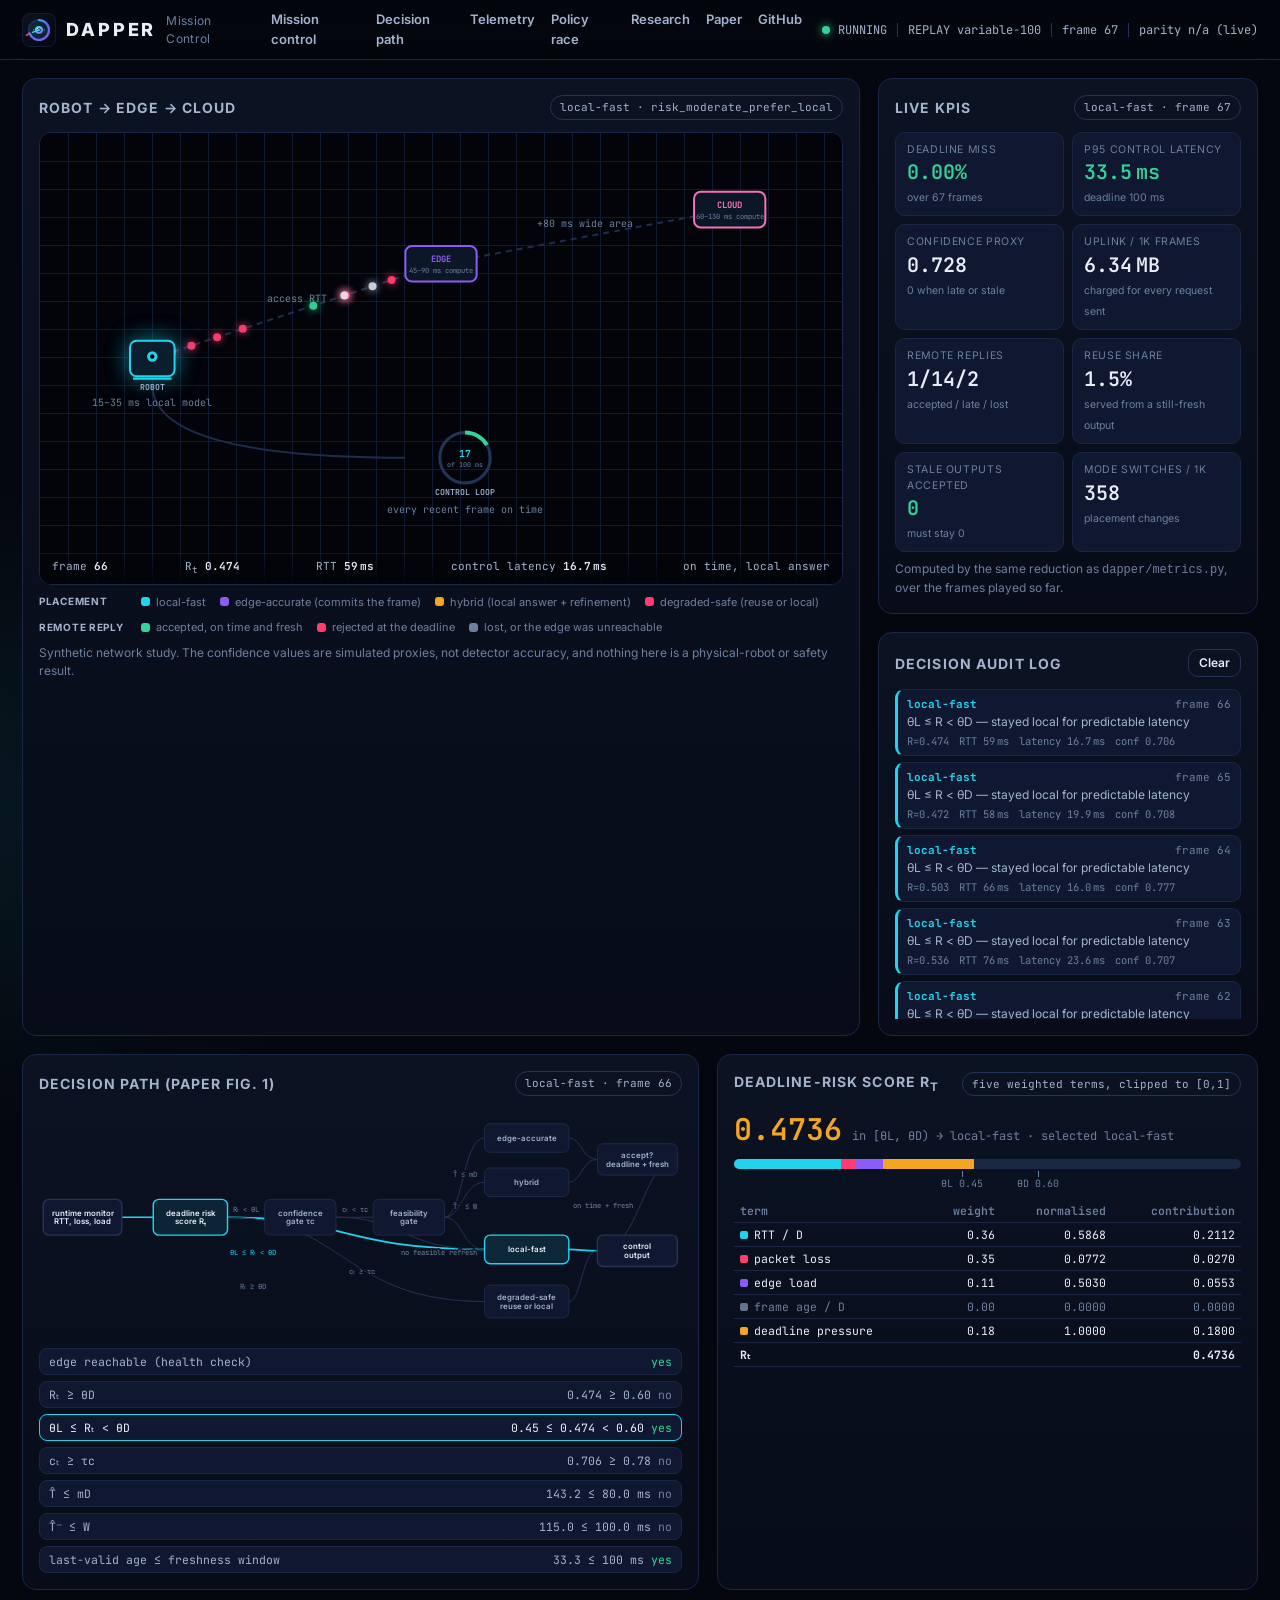
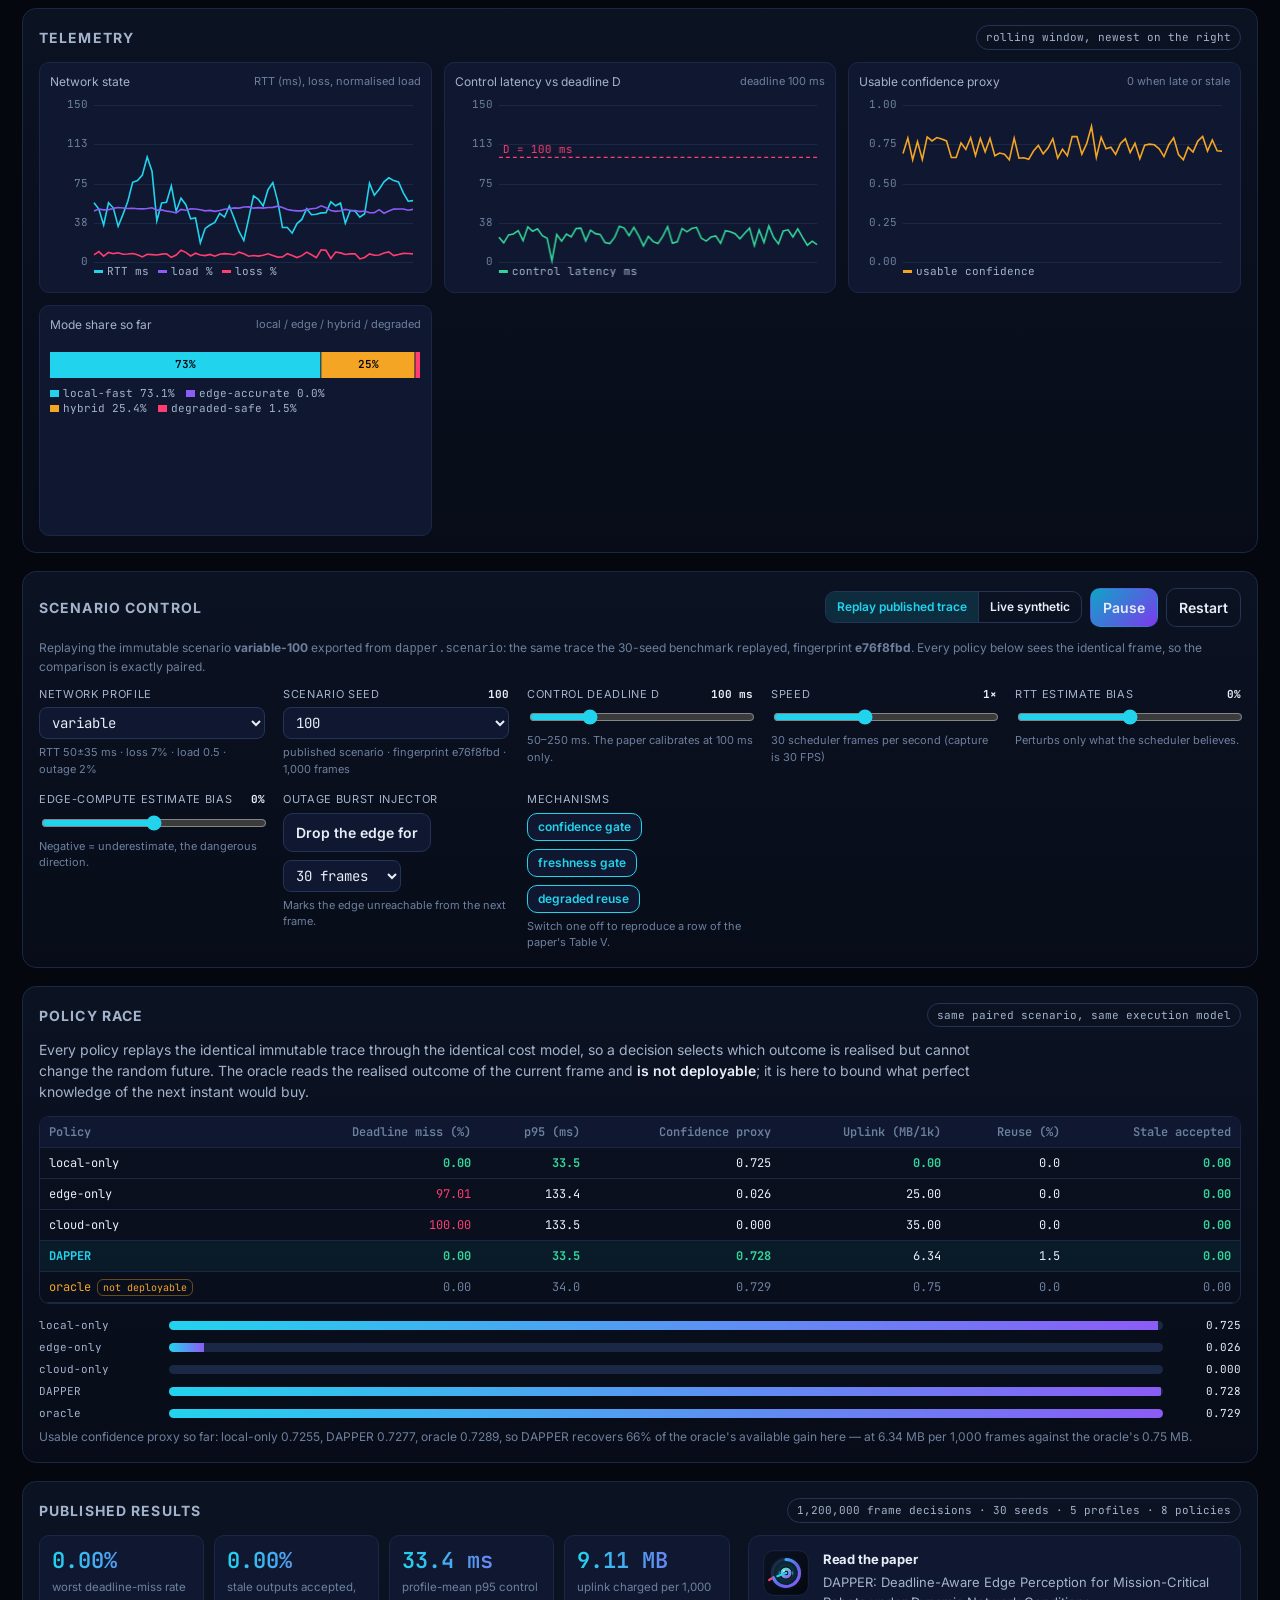
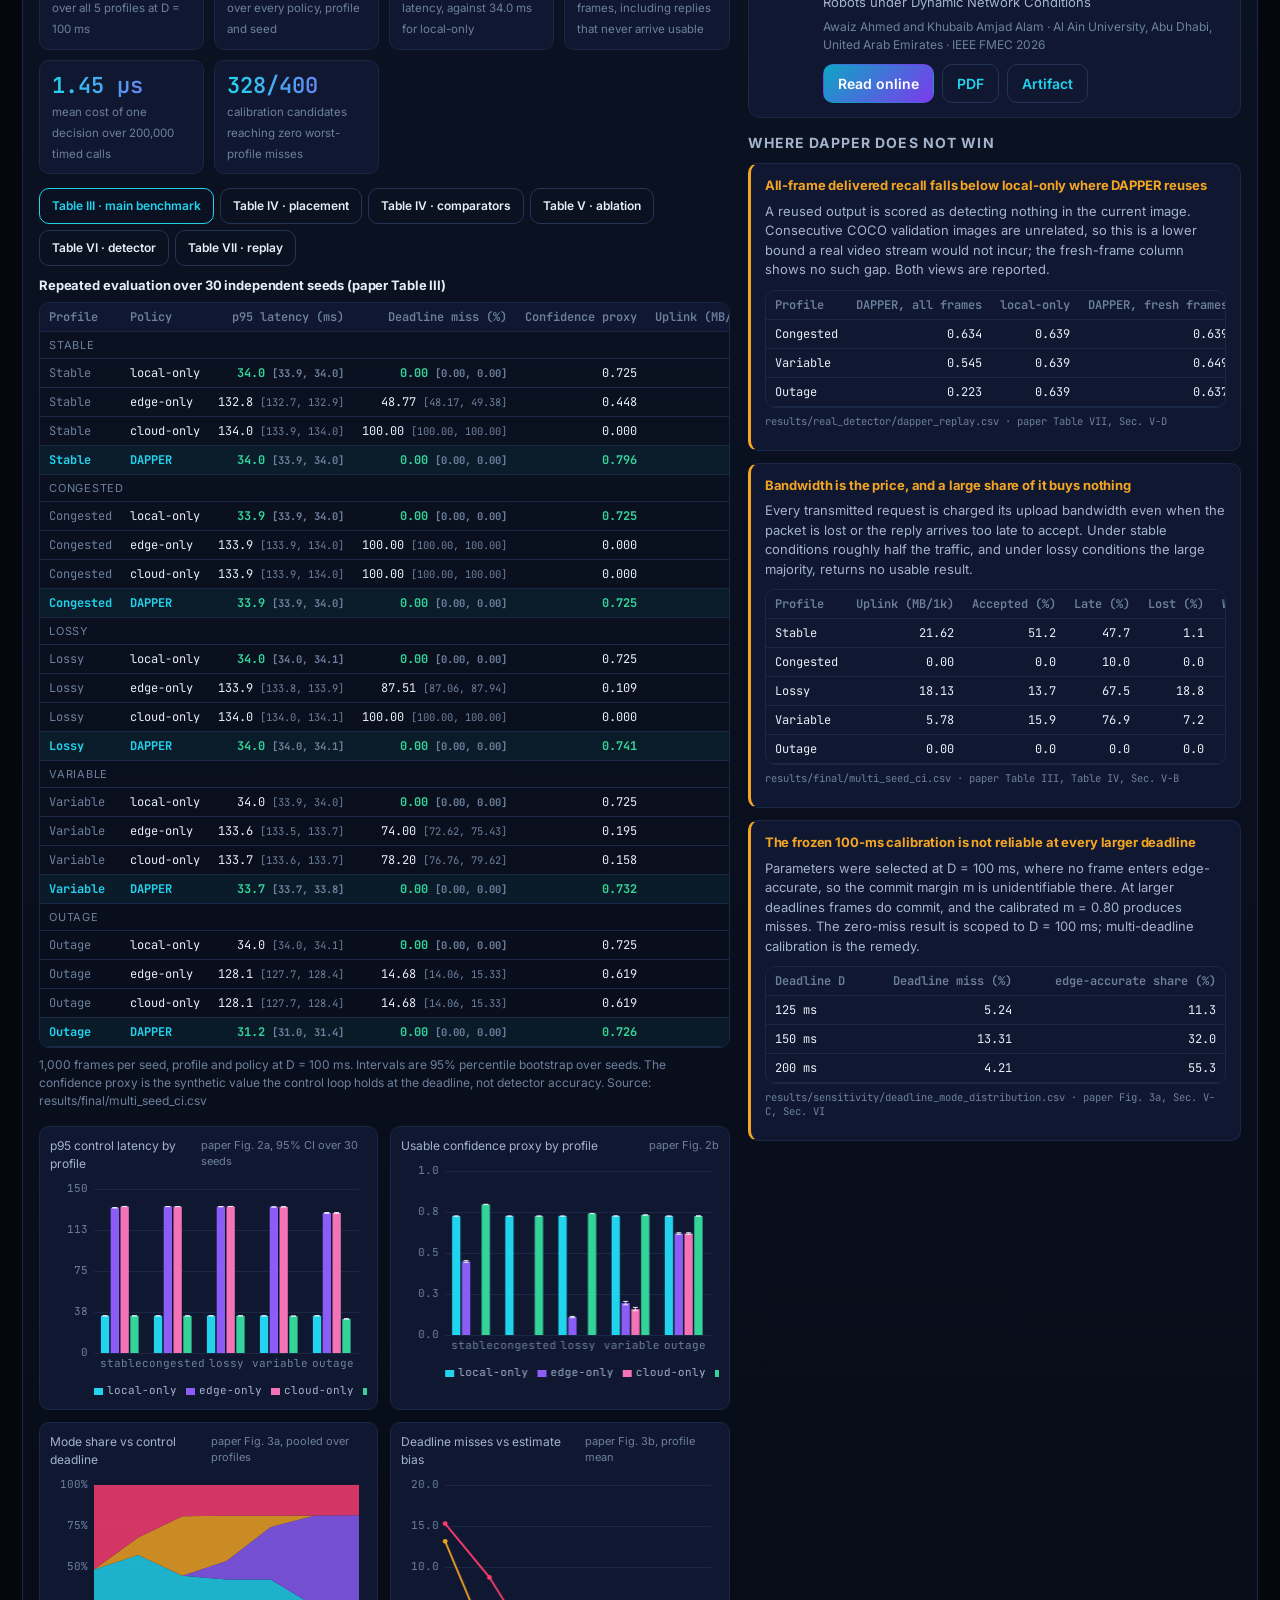
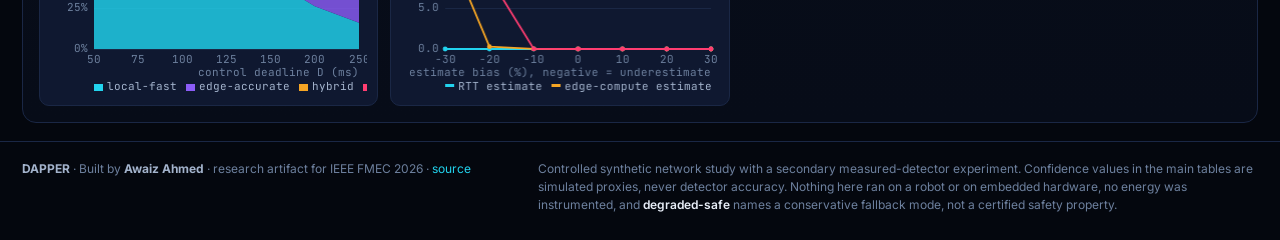
==== site/index.html @ 17aef25f "feat(site): DAPPER Mission Control, driving the real scheduler live A dark operations console that r" ====
<!doctype html>
<html lang="en">
<head>
  <meta charset="utf-8" />
  <meta name="viewport" content="width=device-width, initial-scale=1" />
  <title>DAPPER Mission Control</title>
  <meta name="description" content="DAPPER Mission Control: a live deadline-aware perception scheduler for edge robotics, running the real per-frame decision rule in your browser against the published scenario traces from the IEEE FMEC 2026 paper." />
  <meta name="author" content="Awaiz Ahmed" />
  <meta property="og:title" content="DAPPER Mission Control" />
  <meta property="og:description" content="Deadline-aware edge perception placement for mission-critical robots. The real scheduler, running live on the published traces. Built by Awaiz Ahmed." />
  <meta property="og:image" content="assets/social-preview.png" />
  <meta name="theme-color" content="#04070e" />
  <link rel="icon" type="image/svg+xml" href="assets/logo.svg" />
  <link rel="icon" type="image/png" sizes="32x32" href="assets/favicon-32.png" />
  <link rel="apple-touch-icon" href="assets/apple-touch-icon.png" />
  <link rel="preconnect" href="https://fonts.googleapis.com" />
  <link rel="preconnect" href="https://fonts.gstatic.com" crossorigin />
  <link href="https://fonts.googleapis.com/css2?family=Inter:wght@400;500;600;700;800&family=JetBrains+Mono:wght@400;500;600&display=swap" rel="stylesheet" />
  <link rel="stylesheet" href="css/app.css" />
</head>
<body>
  <div id="boot" class="boot" role="status" aria-live="polite">
    <div class="boot-card">
      <img src="assets/logo.svg" alt="" class="boot-logo" width="88" height="88" />
      <h1>DAPPER</h1>
      <p class="boot-sub">Deadline-Aware Perception Placement for Edge Robotics</p>
      <div class="boot-bar"><div id="boot-fill" class="boot-fill"></div></div>
      <ol id="boot-log" class="boot-log mono"></ol>
    </div>
  </div>

  <header class="topbar">
    <a class="brand" href="#top" aria-label="DAPPER Mission Control home">
      <img src="assets/logo.svg" alt="DAPPER logo" width="34" height="34" />
      <span class="brand-name">DAPPER</span>
      <span class="brand-sub">Mission Control</span>
    </a>
    <nav class="nav" aria-label="Sections">
      <a href="#mission">Mission control</a>
      <a href="#decision">Decision path</a>
      <a href="#telemetry">Telemetry</a>
      <a href="#race">Policy race</a>
      <a href="#research">Research</a>
      <a href="paper/">Paper</a>
      <a href="https://github.com/4waiz/Dapper" target="_blank" rel="noopener">GitHub</a>
    </nav>
    <div class="status mono">
      <span id="status-dot" class="dot"></span><span id="status-text">BOOTING</span>
      <span class="sep"></span><span id="status-mode">—</span>
      <span class="sep"></span><span id="status-frame">0</span>
      <span class="sep"></span><span id="status-parity" title="Worst disagreement between this browser engine and the Python engine on the loaded trace">parity —</span>
    </div>
  </header>

  <main id="top">
    <!-- 1. the scene -->
    <section id="mission" class="mission">
      <div class="panel">
        <div class="panel-head">
          <h2>Robot → edge → cloud</h2>
          <span id="stage-chip" class="chip mono">—</span>
        </div>
        <div class="stage">
          <canvas id="scene" width="1280" height="720" aria-label="Animated robot, edge and cloud perception pipeline"></canvas>
          <div class="stage-bar mono">
            <span>frame <b id="sc-frame">0</b></span>
            <span>R<sub>t</sub> <b id="sc-risk">—</b></span>
            <span>RTT <b id="sc-rtt">—</b></span>
            <span>control latency <b id="sc-lat">—</b></span>
            <span id="sc-verdict">—</span>
          </div>
        </div>
        <div class="legend">
          <span><b>placement</b></span>
          <span><i style="background:var(--local)"></i> local-fast</span>
          <span><i style="background:var(--edge)"></i> edge-accurate (commits the frame)</span>
          <span><i style="background:var(--hybrid)"></i> hybrid (local answer + refinement)</span>
          <span><i style="background:var(--degraded)"></i> degraded-safe (reuse or local)</span>
        </div>
        <div class="legend">
          <span><b>remote reply</b></span>
          <span><i style="background:var(--green)"></i> accepted, on time and fresh</span>
          <span><i style="background:var(--rose)"></i> rejected at the deadline</span>
          <span><i style="background:var(--text-3)"></i> lost, or the edge was unreachable</span>
        </div>
        <p class="note" id="scene-note">Synthetic network study. The confidence values are simulated proxies, not detector accuracy, and nothing here is a physical-robot or safety result.</p>
      </div>

      <aside class="rail">
        <div class="panel">
          <div class="panel-head">
            <h2>Live KPIs</h2>
            <span id="kpi-scope" class="chip mono">—</span>
          </div>
          <div class="kpis" id="kpis"></div>
          <p class="note">Computed by the same reduction as <code>dapper/metrics.py</code>, over the frames played so far.</p>
        </div>

        <div class="panel audit">
          <div class="panel-head">
            <h2>Decision audit log</h2>
            <button id="audit-clear" class="ghost small" type="button">Clear</button>
          </div>
          <ol id="audit" class="audit-list" aria-live="polite"></ol>
          <p id="audit-empty" class="empty">Every frame is logged with the gate that fired and its reason string, drawn from a closed set of nine.</p>
        </div>
      </aside>
    </section>

    <!-- 2 + 3. decision path and risk score -->
    <section id="decision" class="reason-row">
      <div class="panel">
        <div class="panel-head">
          <h2>Decision path (paper Fig. 1)</h2>
          <span id="path-chip" class="chip mono">—</span>
        </div>
        <div class="pathwrap" id="pathwrap"></div>
        <ul class="gate-tests mono" id="gate-tests"></ul>
      </div>

      <div class="panel">
        <div class="panel-head">
          <h2>Deadline-risk score R<sub>t</sub></h2>
          <span class="chip mono">five weighted terms, clipped to [0,1]</span>
        </div>
        <div class="risk-total mono">
          <b id="risk-value">—</b>
          <span id="risk-verdict">—</span>
        </div>
        <div class="risk-bar" id="risk-bar"></div>
        <div class="risk-marks mono" id="risk-marks"></div>
        <table class="terms" id="risk-terms"></table>
      </div>
    </section>

    <!-- 4. rolling telemetry -->
    <section id="telemetry" class="panel">
      <div class="panel-head">
        <h2>Telemetry</h2>
        <span class="chip mono">rolling window, newest on the right</span>
      </div>
      <div class="charts">
        <figure class="chart">
          <figcaption>Network state <em>RTT (ms), loss, normalised load</em></figcaption>
          <canvas id="ch-net" height="150"></canvas>
        </figure>
        <figure class="chart">
          <figcaption>Control latency vs deadline D <em id="ch-lat-cap">—</em></figcaption>
          <canvas id="ch-lat" height="150"></canvas>
        </figure>
        <figure class="chart">
          <figcaption>Usable confidence proxy <em>0 when late or stale</em></figcaption>
          <canvas id="ch-conf" height="150"></canvas>
        </figure>
        <figure class="chart">
          <figcaption>Mode share so far <em>local / edge / hybrid / degraded</em></figcaption>
          <canvas id="ch-mode" height="150"></canvas>
        </figure>
      </div>
    </section>

    <!-- controls -->
    <section id="controls" class="panel">
      <div class="panel-head">
        <h2>Scenario control</h2>
        <div class="ctl-row">
          <div class="seg" role="group" aria-label="Scenario source">
            <button id="src-replay" class="on" type="button">Replay published trace</button>
            <button id="src-live" type="button">Live synthetic</button>
          </div>
          <button id="play" class="primary" type="button">Pause</button>
          <button id="reset" class="ghost" type="button">Restart</button>
        </div>
      </div>
      <p class="hint" id="source-hint">—</p>

      <div class="controls">
        <div class="ctl">
          <label for="profile">Network profile</label>
          <select id="profile" class="mono"></select>
          <span class="sub" id="profile-sub">—</span>
        </div>
        <div class="ctl">
          <label for="seed">Scenario seed <b id="seed-val">100</b></label>
          <select id="seed" class="mono"></select>
          <span class="sub" id="seed-sub">—</span>
        </div>
        <div class="ctl">
          <label for="deadline">Control deadline D <b id="deadline-val">100 ms</b></label>
          <input id="deadline" type="range" min="50" max="250" step="5" value="100" />
          <span class="sub">50–250 ms. The paper calibrates at 100 ms only.</span>
        </div>
        <div class="ctl">
          <label for="speed">Speed <b id="speed-val">1×</b></label>
          <input id="speed" type="range" min="0" max="5" step="1" value="2" />
          <span class="sub" id="speed-sub">—</span>
        </div>
        <div class="ctl">
          <label for="bias-rtt">RTT estimate bias <b id="bias-rtt-val">0%</b></label>
          <input id="bias-rtt" type="range" min="-30" max="30" step="5" value="0" />
          <span class="sub">Perturbs only what the scheduler believes.</span>
        </div>
        <div class="ctl">
          <label for="bias-compute">Edge-compute estimate bias <b id="bias-compute-val">0%</b></label>
          <input id="bias-compute" type="range" min="-30" max="30" step="5" value="0" />
          <span class="sub">Negative = underestimate, the dangerous direction.</span>
        </div>
        <div class="ctl">
          <label>Outage burst injector</label>
          <div class="ctl-row">
            <button id="inject" type="button">Drop the edge for</button>
            <select id="inject-len" class="mono">
              <option value="15">15 frames</option>
              <option value="30" selected>30 frames</option>
              <option value="60">60 frames</option>
              <option value="120">120 frames</option>
            </select>
          </div>
          <span class="sub">Marks the edge unreachable from the next frame.</span>
        </div>
        <div class="ctl">
          <label>Mechanisms</label>
          <div class="ctl-row">
            <button id="g-conf" class="small on" type="button">confidence gate</button>
            <button id="g-fresh" class="small on" type="button">freshness gate</button>
            <button id="g-reuse" class="small on" type="button">degraded reuse</button>
          </div>
          <span class="sub">Switch one off to reproduce a row of the paper's Table V.</span>
        </div>
      </div>

      <div class="custom-grid" id="custom-grid" hidden>
        <div class="ctl">
          <label for="c-rtt">RTT mean <b id="c-rtt-val">—</b></label>
          <input id="c-rtt" type="range" min="5" max="300" step="5" value="50" />
        </div>
        <div class="ctl">
          <label for="c-jit">RTT std <b id="c-jit-val">—</b></label>
          <input id="c-jit" type="range" min="0" max="100" step="5" value="35" />
        </div>
        <div class="ctl">
          <label for="c-loss">Packet loss <b id="c-loss-val">—</b></label>
          <input id="c-loss" type="range" min="0" max="50" step="1" value="7" />
        </div>
        <div class="ctl">
          <label for="c-load">Edge load <b id="c-load-val">—</b></label>
          <input id="c-load" type="range" min="0" max="100" step="5" value="50" />
        </div>
        <div class="ctl">
          <label for="c-out">Outage probability <b id="c-out-val">—</b></label>
          <input id="c-out" type="range" min="0" max="50" step="1" value="2" />
        </div>
      </div>
    </section>

    <!-- 6. policy race -->
    <section id="race" class="panel">
      <div class="panel-head">
        <h2>Policy race</h2>
        <span class="chip mono">same paired scenario, same execution model</span>
      </div>
      <p class="lead">Every policy replays the identical immutable trace through the identical cost model, so a decision selects which outcome is realised but cannot change the random future. The oracle reads the realised outcome of the current frame and <em>is not deployable</em>; it is here to bound what perfect knowledge of the next instant would buy.</p>
      <div class="race-wrap"><table class="race" id="race-table"></table></div>
      <div class="race-bars" id="race-bars"></div>
      <p class="note" id="race-note">—</p>
    </section>

    <!-- 7. research -->
    <section id="research" class="panel">
      <div class="panel-head">
        <h2>Published results</h2>
        <span id="research-chip" class="chip mono">—</span>
      </div>
      <div class="research-grid">
        <div>
          <div class="headline" id="headline"></div>
          <div class="tabs" role="tablist" id="table-tabs"></div>
          <h3 id="table-title" style="margin-bottom:6px"></h3>
          <div class="table-wrap"><table class="data" id="data-table"></table></div>
          <p class="note" id="table-caption"></p>
          <div class="charts" style="margin-top:16px">
            <figure class="chart">
              <figcaption>p95 control latency by profile <em>paper Fig. 2a, 95% CI over 30 seeds</em></figcaption>
              <canvas id="ch-p95" height="200"></canvas>
            </figure>
            <figure class="chart">
              <figcaption>Usable confidence proxy by profile <em>paper Fig. 2b</em></figcaption>
              <canvas id="ch-confidence" height="200"></canvas>
            </figure>
            <figure class="chart">
              <figcaption>Mode share vs control deadline <em>paper Fig. 3a, pooled over profiles</em></figcaption>
              <canvas id="ch-deadline" height="200"></canvas>
            </figure>
            <figure class="chart">
              <figcaption>Deadline misses vs estimate bias <em>paper Fig. 3b, profile mean</em></figcaption>
              <canvas id="ch-bias" height="200"></canvas>
            </figure>
          </div>
        </div>

        <div class="research-side">
          <div class="paper-card">
            <img src="assets/logo.svg" alt="" width="46" height="46" />
            <div>
              <h3>Read the paper</h3>
              <p>DAPPER: Deadline-Aware Edge Perception for Mission-Critical Robots under Dynamic Network Conditions</p>
              <p class="authors">Awaiz Ahmed and Khubaib Amjad Alam · Al Ain University, Abu Dhabi, United Arab Emirates · IEEE FMEC 2026</p>
              <div class="paper-links">
                <a class="primary" href="paper/">Read online</a>
                <a class="ghost" href="paper/dapper-fmec2026.pdf">PDF</a>
                <a class="ghost" href="https://github.com/4waiz/Dapper">Artifact</a>
              </div>
            </div>
          </div>

          <div class="panel" style="background:transparent;padding:0;border:0">
            <h2 style="margin-bottom:10px">Where DAPPER does not win</h2>
            <div class="honest" id="honest"></div>
          </div>
        </div>
      </div>
    </section>
  </main>

  <footer class="footer">
    <div><strong>DAPPER</strong> · Built by <strong>Awaiz Ahmed</strong> · research artifact for IEEE FMEC 2026 · <a href="https://github.com/4waiz/Dapper">source</a></div>
    <div class="caveat">Controlled synthetic network study with a secondary measured-detector experiment. Confidence values in the main tables are simulated proxies, never detector accuracy. Nothing here ran on a robot or on embedded hardware, no energy was instrumented, and <em>degraded-safe</em> names a conservative fallback mode, not a certified safety property.</div>
  </footer>

  <script type="module" src="js/app.js"></script>
</body>
</html>
---- site/css/app.css ----
/*
 * DAPPER Mission Control — dark operations-console styling.
 *
 * Mode colours are fixed here and used everywhere (scene, decision path, charts,
 * race, audit log) so a colour always means the same placement decision:
 *   local-fast  cyan     edge-accurate  violet
 *   hybrid      amber    degraded-safe  rose
 */
:root {
  --bg: #04070e;
  --bg-2: #070c18;
  --panel: #0b1222;
  --panel-2: #0f1830;
  --line: #1a2745;
  --line-2: #243457;
  --text: #e8eef8;
  --text-2: #a3b3cc;
  --text-3: #6d809e;

  --cyan: #22d3ee;
  --violet: #8b5cf6;
  --amber: #f5a524;
  --rose: #ff3d71;
  --green: #34d399;

  --local: var(--cyan);
  --edge: var(--violet);
  --hybrid: var(--amber);
  --degraded: var(--rose);

  --radius: 14px;
  --mono: "JetBrains Mono", ui-monospace, "SFMono-Regular", Consolas, monospace;
  --sans: "Inter", system-ui, -apple-system, "Segoe UI", Roboto, sans-serif;
  color-scheme: dark;
}

* { box-sizing: border-box; }
html { scroll-behavior: smooth; }
body {
  margin: 0;
  background:
    radial-gradient(1100px 560px at 88% -12%, rgba(139, 92, 246, 0.13), transparent 62%),
    radial-gradient(900px 520px at -8% 16%, rgba(34, 211, 238, 0.09), transparent 62%),
    var(--bg);
  color: var(--text);
  font: 14px/1.5 var(--sans);
  -webkit-font-smoothing: antialiased;
  overflow-x: hidden;
}
.mono { font-family: var(--mono); }
a { color: var(--cyan); text-decoration: none; }
a:hover { text-decoration: underline; }
h1, h2, h3 { margin: 0; letter-spacing: -0.01em; }
h2 { font-size: 14px; font-weight: 700; text-transform: uppercase; letter-spacing: 0.08em; color: var(--text-2); }
h3 { font-size: 13px; font-weight: 700; }
em { color: var(--text); font-style: normal; font-weight: 600; }
figure { margin: 0; }

button, select, input { font: inherit; color: inherit; }
button {
  cursor: pointer; border-radius: 10px; border: 1px solid var(--line-2);
  background: var(--panel-2); color: var(--text); padding: 8px 12px; font-weight: 600;
  transition: border-color 0.15s, background 0.15s, transform 0.05s;
}
button:hover { border-color: var(--cyan); }
button:active { transform: translateY(1px); }
button:disabled { opacity: 0.45; cursor: not-allowed; }
button.primary { background: linear-gradient(135deg, #0ea5c6, #7c3aed); border-color: transparent; }
button.ghost, a.ghost { background: transparent; }
button.small { padding: 4px 10px; font-size: 12px; }
button.on { border-color: var(--cyan); color: var(--cyan); }
a.primary, a.ghost {
  display: inline-block; padding: 8px 14px; border-radius: 10px; font-weight: 600;
  border: 1px solid var(--line-2);
}
a.primary { background: linear-gradient(135deg, #0ea5c6, #7c3aed); border-color: transparent; color: #fff; }
select { background: var(--panel-2); border: 1px solid var(--line-2); border-radius: 8px; padding: 5px 8px; }
input[type="range"] { accent-color: var(--cyan); width: 100%; }
input[type="number"] {
  background: var(--panel-2); border: 1px solid var(--line-2); border-radius: 8px;
  padding: 4px 8px; width: 88px;
}
:focus-visible { outline: 2px solid var(--cyan); outline-offset: 2px; }

/* ---------- boot ---------- */
.boot {
  position: fixed; inset: 0; z-index: 50; display: grid; place-items: center;
  background: radial-gradient(760px 380px at 50% 40%, rgba(34, 211, 238, 0.1), transparent 70%), var(--bg);
  transition: opacity 0.55s ease, visibility 0.55s;
}
.boot.done { opacity: 0; visibility: hidden; }
.boot-card { width: min(560px, calc(100vw - 32px)); text-align: center; }
.boot-logo { filter: drop-shadow(0 0 24px rgba(34, 211, 238, 0.35)); animation: pulse 2.2s ease-in-out infinite; }
.boot h1 { font-size: 38px; font-weight: 800; letter-spacing: 0.26em; margin-top: 12px; padding-left: 0.26em; }
.boot-sub { color: var(--text-2); margin: 4px 0 22px; letter-spacing: 0.1em; text-transform: uppercase; font-size: 11px; }
.boot-bar { height: 4px; background: var(--line); border-radius: 4px; overflow: hidden; }
.boot-fill { height: 100%; width: 0; background: linear-gradient(90deg, var(--cyan), var(--violet)); transition: width 0.25s; }
.boot-log { list-style: none; padding: 0; margin: 18px 0 0; text-align: left; font-size: 12px; color: var(--text-3); min-height: 150px; }
.boot-log li { padding: 2px 0; }
.boot-log li.ok::before { content: "\2713  "; color: var(--green); }
.boot-log li.run::before { content: "\25B8  "; color: var(--cyan); }
.boot-log li.bad::before { content: "\2717  "; color: var(--rose); }
.boot-log li.bad { color: var(--rose); }
@keyframes pulse { 50% { transform: scale(1.04); filter: drop-shadow(0 0 34px rgba(139, 92, 246, 0.45)); } }

/* ---------- top bar ---------- */
.topbar {
  position: sticky; top: 0; z-index: 20; display: flex; align-items: center; gap: 20px;
  padding: 10px 22px; background: rgba(4, 7, 14, 0.84); backdrop-filter: blur(12px);
  border-bottom: 1px solid var(--line);
}
.brand { display: flex; align-items: center; gap: 10px; color: var(--text); text-decoration: none !important; }
.brand-name { font-weight: 800; letter-spacing: 0.16em; font-size: 18px; }
.brand-sub { color: var(--text-3); font-size: 12px; letter-spacing: 0.03em; }
.nav { display: flex; gap: 16px; margin-left: auto; }
.nav a { color: var(--text-2); font-weight: 600; font-size: 13px; }
.nav a:hover { color: var(--text); text-decoration: none; }
.status { display: flex; align-items: center; gap: 8px; font-size: 12px; color: var(--text-2); white-space: nowrap; }
.status .sep { width: 1px; height: 14px; background: var(--line-2); margin: 0 2px; }
.dot { width: 8px; height: 8px; border-radius: 50%; background: var(--amber); box-shadow: 0 0 10px var(--amber); }
.dot.online { background: var(--green); box-shadow: 0 0 10px var(--green); animation: blink 2s infinite; }
.dot.paused { background: var(--text-3); box-shadow: none; animation: none; }
@keyframes blink { 50% { opacity: 0.45; } }

main { padding: 18px 22px 8px; display: grid; gap: 18px; max-width: 1680px; margin: 0 auto; }

/* ---------- panels ---------- */
.panel {
  background: linear-gradient(180deg, var(--panel), var(--bg-2));
  border: 1px solid var(--line); border-radius: var(--radius); padding: 16px;
  min-width: 0;
}
.panel-head { display: flex; align-items: center; justify-content: space-between; gap: 12px; margin-bottom: 12px; flex-wrap: wrap; }
.chip {
  font-size: 11px; color: var(--text-2); border: 1px solid var(--line-2); padding: 3px 9px;
  border-radius: 999px; white-space: nowrap; overflow: hidden; text-overflow: ellipsis; max-width: 100%;
}
.chip.ok { color: var(--green); border-color: rgba(52, 211, 153, 0.4); }
.chip.warn { color: var(--amber); border-color: rgba(245, 165, 36, 0.4); }
.chip.bad { color: var(--rose); border-color: rgba(255, 61, 113, 0.45); }
.lead { color: var(--text-2); margin: 0 0 14px; max-width: 980px; }
.hint { color: var(--text-3); margin: 0 0 10px; font-size: 12px; }
.note { color: var(--text-3); font-size: 12px; margin: 8px 0 0; }
.empty { color: var(--text-3); font-size: 13px; margin: 8px 0 0; }

/* ---------- mission control ---------- */
.mission { display: grid; grid-template-columns: minmax(0, 1fr) 380px; gap: 18px; }
.stage { position: relative; border-radius: 12px; overflow: hidden; border: 1px solid var(--line); background: #02040a; }
.stage canvas { display: block; width: 100%; aspect-ratio: 16 / 9; }
.stage-bar {
  position: absolute; left: 0; right: 0; bottom: 0; display: flex; justify-content: space-between;
  gap: 10px; padding: 7px 12px; font: 11px var(--mono); color: var(--text-2);
  background: linear-gradient(0deg, rgba(2, 4, 10, 0.94), rgba(2, 4, 10, 0));
  pointer-events: none; flex-wrap: wrap;
}
.stage-bar b { color: var(--text); font-weight: 600; }
.legend { display: flex; flex-wrap: wrap; gap: 4px 14px; margin-top: 9px; font-size: 11px; color: var(--text-3); }
.legend span { display: inline-flex; align-items: center; gap: 6px; }
.legend i { width: 9px; height: 9px; border-radius: 3px; display: inline-block; }
/* The group label: rose means "degraded-safe" among placements and "rejected"
   among replies, so the two rows are named rather than left to be inferred. */
.legend b { color: var(--text-2); text-transform: uppercase; letter-spacing: 0.07em; font-size: 10px; min-width: 88px; }

.rail { display: grid; gap: 18px; align-content: start; min-width: 0; }

/* KPI grid */
.kpis { display: grid; grid-template-columns: repeat(2, minmax(0, 1fr)); gap: 8px; }
.kpi { background: var(--panel-2); border: 1px solid var(--line); border-radius: 10px; padding: 9px 11px; min-width: 0; }
.kpi label { display: block; font-size: 10.5px; color: var(--text-3); text-transform: uppercase; letter-spacing: 0.06em; }
.kpi b { display: block; font: 600 20px var(--mono); margin-top: 2px; }
.kpi small { color: var(--text-3); font-size: 10.5px; }
.kpi.good b { color: var(--green); }
.kpi.bad b { color: var(--rose); }
.kpi.wide { grid-column: 1 / -1; }

/* audit log */
.audit { display: flex; flex-direction: column; min-height: 240px; }
.audit-list {
  list-style: none; margin: 0; padding: 0; overflow-y: auto; display: grid; gap: 6px;
  align-content: start; max-height: 330px; overscroll-behavior: contain;
  /* Entries are prepended. Chrome's scroll anchoring would push the view down to
     keep older entries in place, so after a few hundred frames the newest entry
     is off-screen and the trimmed tail leaves a blank gap. */
  overflow-anchor: none;
}
.audit-list li {
  border: 1px solid var(--line); border-left: 3px solid var(--c, var(--cyan)); border-radius: 9px;
  padding: 7px 9px; background: var(--panel-2); animation: slidein 0.25s ease;
}
.audit-list li.local_fast { --c: var(--local); }
.audit-list li.edge_accurate { --c: var(--edge); }
.audit-list li.hybrid { --c: var(--hybrid); }
.audit-list li.degraded_safe { --c: var(--degraded); }
.audit-top { display: flex; justify-content: space-between; gap: 8px; font: 11px var(--mono); color: var(--text-3); }
.audit-mode { font-weight: 700; color: var(--c); }
.audit-why { font-size: 12px; color: var(--text-2); margin-top: 2px; }
.audit-nums { font: 10.5px var(--mono); color: var(--text-3); margin-top: 3px; display: flex; flex-wrap: wrap; gap: 3px 10px; }
.audit-nums .miss { color: var(--rose); }
.audit-nums .acc { color: var(--green); }
@keyframes slidein { from { opacity: 0; transform: translateY(-5px); } }

/* ---------- decision path + risk ---------- */
.reason-row { display: grid; grid-template-columns: minmax(0, 1.25fr) minmax(0, 1fr); gap: 18px; }
.pathwrap { overflow-x: auto; }
.pathwrap svg { display: block; width: 100%; min-width: 520px; height: auto; }
.node rect { fill: var(--panel-2); stroke: var(--line-2); stroke-width: 1; }
.node text { fill: var(--text-2); font: 600 11px var(--sans); }
.node.lit rect { stroke-width: 2; }
.node.lit text { fill: var(--text); }
.node.lit.local rect { stroke: var(--local); fill: rgba(34, 211, 238, 0.12); }
.node.lit.edge rect { stroke: var(--edge); fill: rgba(139, 92, 246, 0.14); }
.node.lit.hybrid rect { stroke: var(--hybrid); fill: rgba(245, 165, 36, 0.13); }
.node.lit.degraded rect { stroke: var(--degraded); fill: rgba(255, 61, 113, 0.13); }
.node.lit.gate rect { stroke: var(--cyan); fill: rgba(34, 211, 238, 0.1); }
.edge-line { stroke: var(--line-2); stroke-width: 1.4; fill: none; }
.edge-line.lit { stroke: var(--cyan); stroke-width: 2.4; }
/* The halo keeps a branch condition readable where a link passes behind it. */
.edge-label {
  fill: var(--text-3); font: 10px var(--mono);
  paint-order: stroke; stroke: #0b1222; stroke-width: 4px; stroke-linejoin: round;
}
.edge-label.lit { fill: var(--cyan); }
.gate-tests { list-style: none; margin: 12px 0 0; padding: 0; display: grid; gap: 6px; font: 11.5px var(--mono); }
.gate-tests li {
  display: flex; justify-content: space-between; gap: 10px; padding: 5px 9px;
  border: 1px solid var(--line); border-radius: 8px; background: var(--panel-2); color: var(--text-2);
}
.gate-tests li.fired { border-color: var(--cyan); color: var(--text); }
.gate-tests .verdict.yes { color: var(--green); }
.gate-tests .verdict.no { color: var(--text-3); }

/* risk terms */
.risk-total { display: flex; align-items: baseline; gap: 10px; margin-bottom: 10px; }
.risk-total b { font: 600 30px var(--mono); }
.risk-total span { font-size: 12px; color: var(--text-3); }
.risk-bar { height: 10px; border-radius: 6px; background: var(--line); overflow: hidden; display: flex; position: relative; }
.risk-bar i { display: block; height: 100%; }
.risk-bar .t-rtt { background: var(--cyan); }
.risk-bar .t-loss { background: var(--rose); }
.risk-bar .t-load { background: var(--violet); }
.risk-bar .t-frame_age { background: #64748b; }
.risk-bar .t-deadline { background: var(--amber); }
.risk-marks { position: relative; height: 16px; margin-top: 2px; font: 10px var(--mono); color: var(--text-3); }
.risk-marks i { position: absolute; top: 0; width: 1px; height: 6px; background: var(--text-3); }
.risk-marks span { position: absolute; top: 6px; transform: translateX(-50%); white-space: nowrap; }
.terms { width: 100%; border-collapse: collapse; font: 11.5px var(--mono); margin-top: 12px; }
.terms th, .terms td { padding: 4px 6px; text-align: right; border-bottom: 1px solid var(--line); }
.terms th:first-child, .terms td:first-child { text-align: left; }
.terms thead th { color: var(--text-3); font-weight: 600; }
.terms .sw { display: inline-block; width: 8px; height: 8px; border-radius: 2px; margin-right: 6px; }
.terms tr.zero td { color: var(--text-3); }

/* ---------- telemetry ---------- */
.charts { display: grid; grid-template-columns: repeat(auto-fit, minmax(300px, 1fr)); gap: 12px; }
.chart { background: var(--panel-2); border: 1px solid var(--line); border-radius: 10px; padding: 10px; min-width: 0; }
.chart figcaption { font-size: 12px; color: var(--text-2); margin-bottom: 6px; display: flex; justify-content: space-between; gap: 8px; }
.chart figcaption em { color: var(--text-3); font-weight: 400; font-size: 11px; }
.chart canvas { display: block; width: 100%; }

/* ---------- controls ---------- */
.controls { display: grid; grid-template-columns: repeat(auto-fit, minmax(210px, 1fr)); gap: 14px 18px; }
.ctl { display: flex; flex-direction: column; gap: 5px; min-width: 0; }
.ctl label { font-size: 11px; color: var(--text-2); text-transform: uppercase; letter-spacing: 0.06em; display: flex; justify-content: space-between; gap: 8px; }
.ctl label b { font-family: var(--mono); color: var(--text); text-transform: none; letter-spacing: 0; }
.ctl .sub { font-size: 11px; color: var(--text-3); }
.ctl-row { display: flex; gap: 8px; flex-wrap: wrap; align-items: center; }
.seg { display: inline-flex; border: 1px solid var(--line-2); border-radius: 10px; overflow: hidden; }
.seg button { border: 0; border-radius: 0; background: transparent; padding: 6px 11px; font-size: 12px; }
.seg button + button { border-left: 1px solid var(--line-2); }
.seg button.on { background: rgba(34, 211, 238, 0.14); color: var(--cyan); }
.custom-grid { display: grid; grid-template-columns: repeat(auto-fit, minmax(180px, 1fr)); gap: 12px 18px; margin-top: 14px; padding-top: 14px; border-top: 1px solid var(--line); }
.custom-grid[hidden] { display: none; }

/* ---------- policy race ---------- */
.race { width: 100%; border-collapse: collapse; font: 12px var(--mono); }
.race th, .race td { padding: 7px 9px; text-align: right; border-bottom: 1px solid var(--line); white-space: nowrap; }
.race th:first-child, .race td:first-child { text-align: left; }
.race thead th { color: var(--text-3); font-weight: 600; background: var(--panel-2); }
.race tr.ours td { background: rgba(34, 211, 238, 0.06); }
.race tr.ours td:first-child { color: var(--cyan); font-weight: 700; }
.race tr.oracle td { color: var(--text-3); }
.race tr.oracle td:first-child { color: var(--amber); }
.race td.best { color: var(--green); font-weight: 700; }
.race td.miss { color: var(--rose); }
.race .tag { font-size: 10px; color: var(--amber); border: 1px solid rgba(245, 165, 36, 0.4); border-radius: 6px; padding: 1px 5px; margin-left: 6px; }
.race-wrap { overflow-x: auto; border: 1px solid var(--line); border-radius: 10px; }
.race-bars { display: grid; gap: 8px; margin-top: 14px; }
.race-bar { display: grid; grid-template-columns: 120px minmax(0, 1fr) 68px; gap: 10px; align-items: center; font: 11px var(--mono); color: var(--text-2); }
.race-bar .track { height: 9px; background: var(--line); border-radius: 5px; overflow: hidden; }
.race-bar .track i { display: block; height: 100%; background: linear-gradient(90deg, var(--cyan), var(--violet)); transition: width 0.2s; }
.race-bar .val { text-align: right; color: var(--text); }

/* ---------- research ---------- */
.research-grid { display: grid; grid-template-columns: minmax(0, 1.4fr) minmax(0, 1fr); gap: 18px; }
.tabs { display: flex; gap: 6px; margin-bottom: 10px; flex-wrap: wrap; }
.tab { background: transparent; font-size: 12px; }
.tab.on { border-color: var(--cyan); color: var(--cyan); }
.table-wrap { overflow-x: auto; border: 1px solid var(--line); border-radius: 10px; }
table.data { width: 100%; border-collapse: collapse; font: 12px var(--mono); }
table.data th, table.data td { padding: 6px 9px; text-align: right; border-bottom: 1px solid var(--line); white-space: nowrap; }
table.data th:first-child, table.data td:first-child, table.data th.l, table.data td.l { text-align: left; }
table.data thead th { color: var(--text-3); font-weight: 600; background: var(--panel-2); position: sticky; top: 0; }
table.data tr.ours td { background: rgba(34, 211, 238, 0.06); }
table.data tr.ours td:first-child, table.data tr.ours td.l { color: var(--cyan); font-weight: 700; }
table.data tr.group td { color: var(--text-3); font-family: var(--sans); font-size: 11px; text-transform: uppercase; letter-spacing: 0.07em; background: transparent; }
table.data td.best { color: var(--green); font-weight: 700; }
table.data .ci { color: var(--text-3); font-size: 10.5px; }
table.data td.dim { color: var(--text-3); }
.headline { display: grid; grid-template-columns: repeat(auto-fit, minmax(150px, 1fr)); gap: 10px; margin-bottom: 14px; }
.metric { background: var(--panel-2); border: 1px solid var(--line); border-radius: 10px; padding: 10px 12px; }
.metric b { display: block; font: 600 22px var(--mono); background: linear-gradient(90deg, var(--cyan), var(--violet)); -webkit-background-clip: text; background-clip: text; color: transparent; }
.metric span { font-size: 11.5px; color: var(--text-3); }
.research-side { display: grid; gap: 14px; align-content: start; }
.paper-card { display: flex; gap: 14px; align-items: flex-start; background: var(--panel-2); border: 1px solid var(--line); border-radius: 12px; padding: 14px; }
.paper-card p { color: var(--text-2); margin: 4px 0 6px; font-size: 13px; }
.paper-card .authors { color: var(--text-3); font-size: 12px; margin: 0 0 10px; }
.paper-links { display: flex; gap: 8px; flex-wrap: wrap; }

/* honest block */
/* min-width:0 throughout: the tables inside would otherwise set a min-content
   width on the grid track and push the whole page into horizontal scroll. */
.honest { display: grid; gap: 12px; min-width: 0; }
.honest-item { border: 1px solid var(--line); border-left: 3px solid var(--amber); border-radius: 10px; padding: 12px 14px; background: var(--panel-2); min-width: 0; }
.research-side > * { min-width: 0; }
.honest-item h3 { color: var(--amber); }
.honest-item p { color: var(--text-2); margin: 6px 0 10px; font-size: 13px; }
.honest-item .src { font: 10.5px var(--mono); color: var(--text-3); }

/* ---------- footer ---------- */
.footer {
  max-width: 1680px; margin: 10px auto 0; padding: 18px 22px 28px; display: flex; flex-wrap: wrap;
  gap: 8px 24px; justify-content: space-between; color: var(--text-3); font-size: 12px;
  border-top: 1px solid var(--line);
}
.footer strong { color: var(--text-2); }
.caveat { max-width: 720px; }

/* ---------- responsive (screen only, so print is untouched) ---------- */
@media screen and (max-width: 1240px) {
  .mission, .reason-row, .research-grid { grid-template-columns: minmax(0, 1fr); }
  .brand-sub { display: none; }
  .kpis { grid-template-columns: repeat(3, minmax(0, 1fr)); }
}
@media screen and (max-width: 760px) {
  .topbar { padding: 10px 16px; gap: 8px 10px; flex-wrap: wrap; }
  .nav { order: 3; width: 100%; margin-left: 0; gap: 6px 14px; flex-wrap: wrap; }
  /* The status readout is the widest thing in the bar; give it its own line so
     the parity figure is never clipped off the right edge. */
  .status { order: 2; width: 100%; margin-left: 0; flex-wrap: wrap; gap: 6px; font-size: 11px; }
  /* A 16:9 stage is only 219 px tall on a phone. 4:3 gives the diagram room. */
  .stage canvas { aspect-ratio: 4 / 3; }
  main { padding: 14px 16px 8px; gap: 14px; }
  .panel { padding: 13px; }
  .kpis { grid-template-columns: repeat(2, minmax(0, 1fr)); }
  .charts { grid-template-columns: minmax(0, 1fr); }
  .controls { grid-template-columns: minmax(0, 1fr); }
  .race-bar { grid-template-columns: 92px minmax(0, 1fr) 58px; }
  .boot h1 { font-size: 30px; }
  .footer { padding: 16px; }
}
@media (prefers-reduced-motion: reduce) {
  *, *::before, *::after { animation: none !important; transition: none !important; scroll-behavior: auto !important; }
}
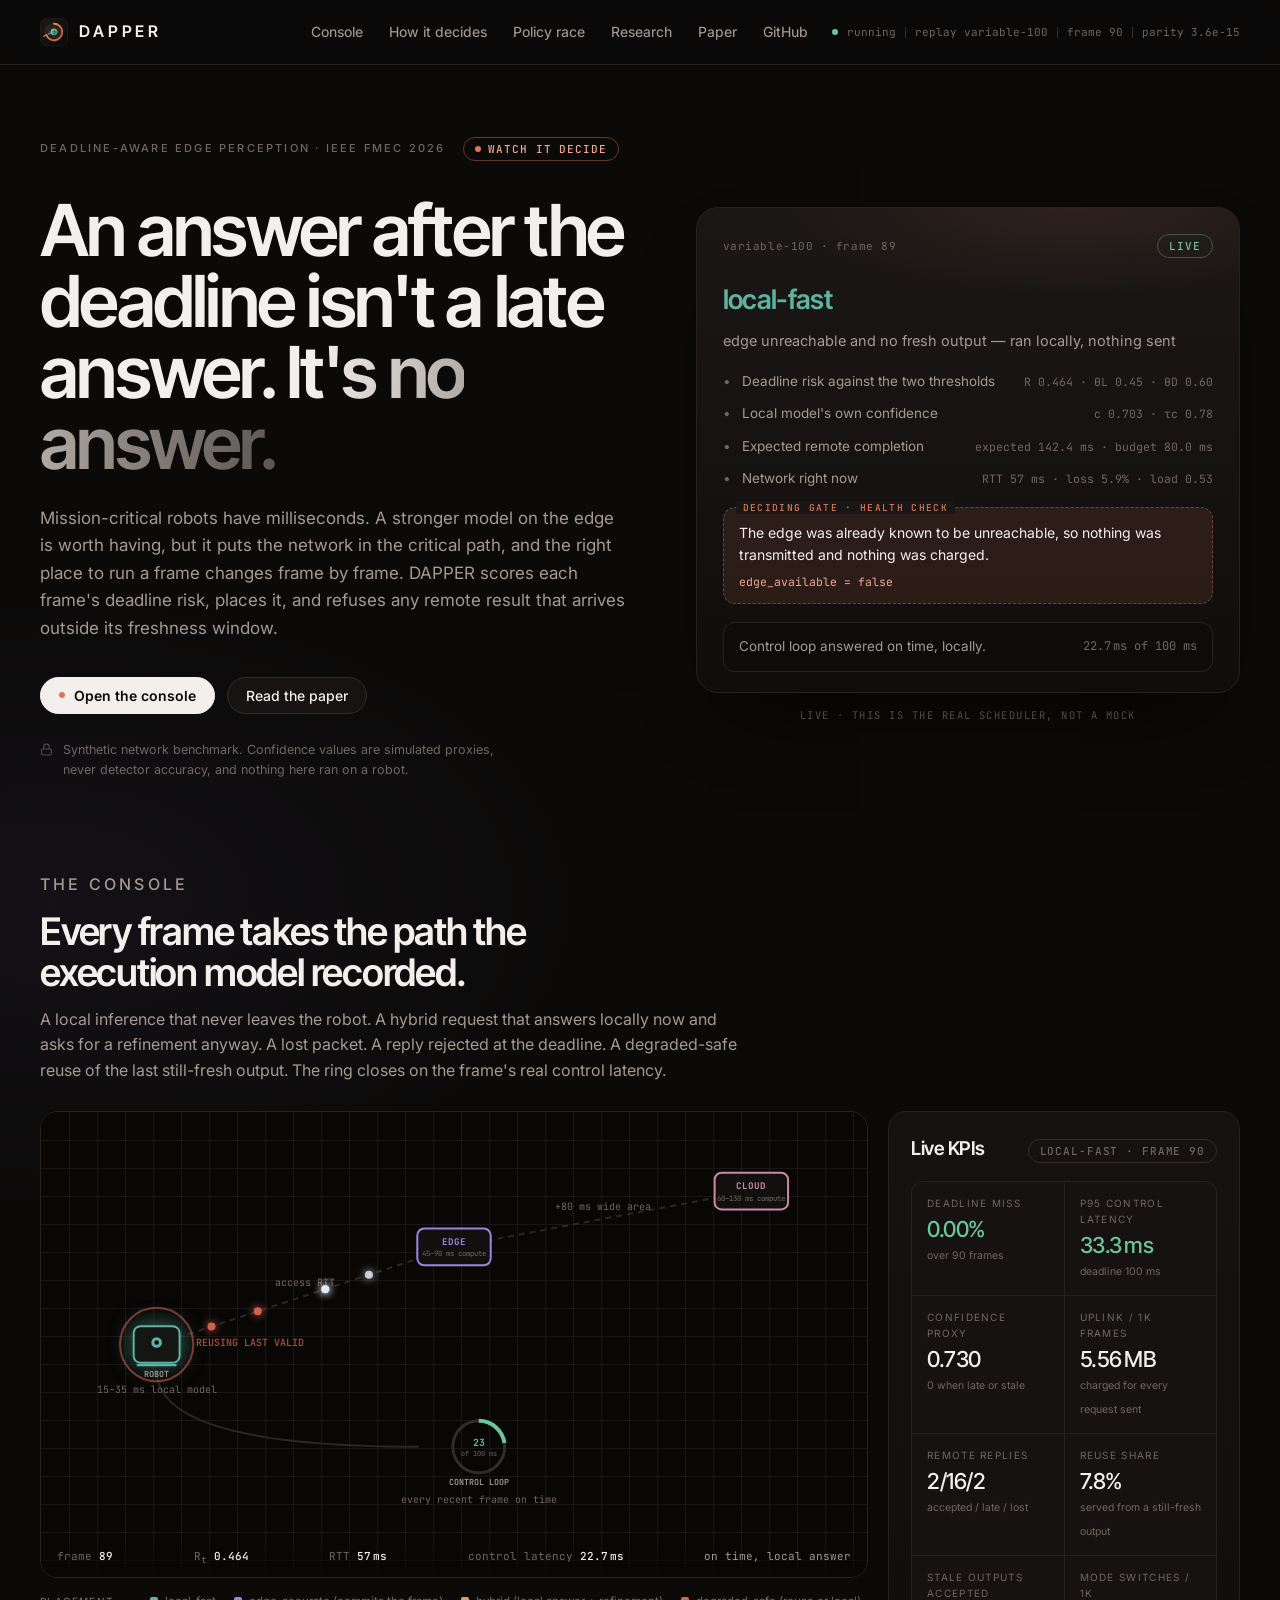
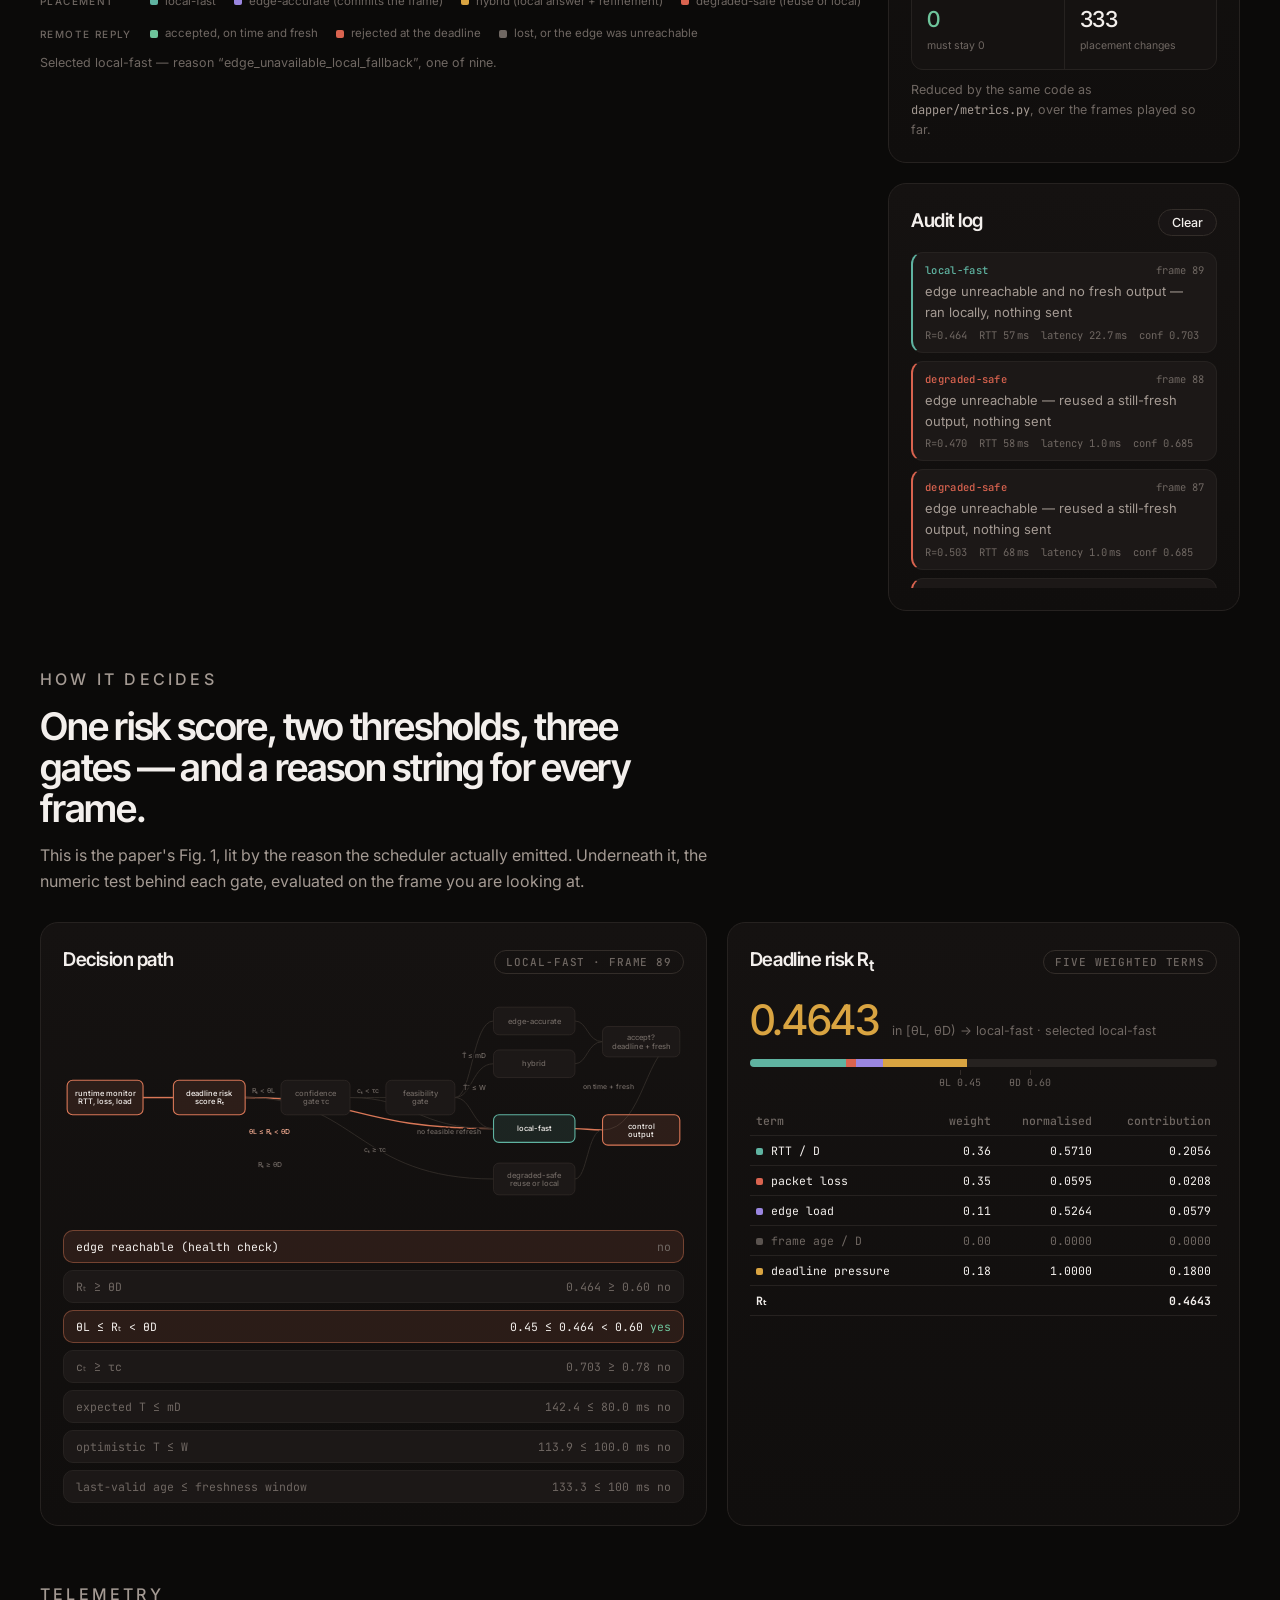
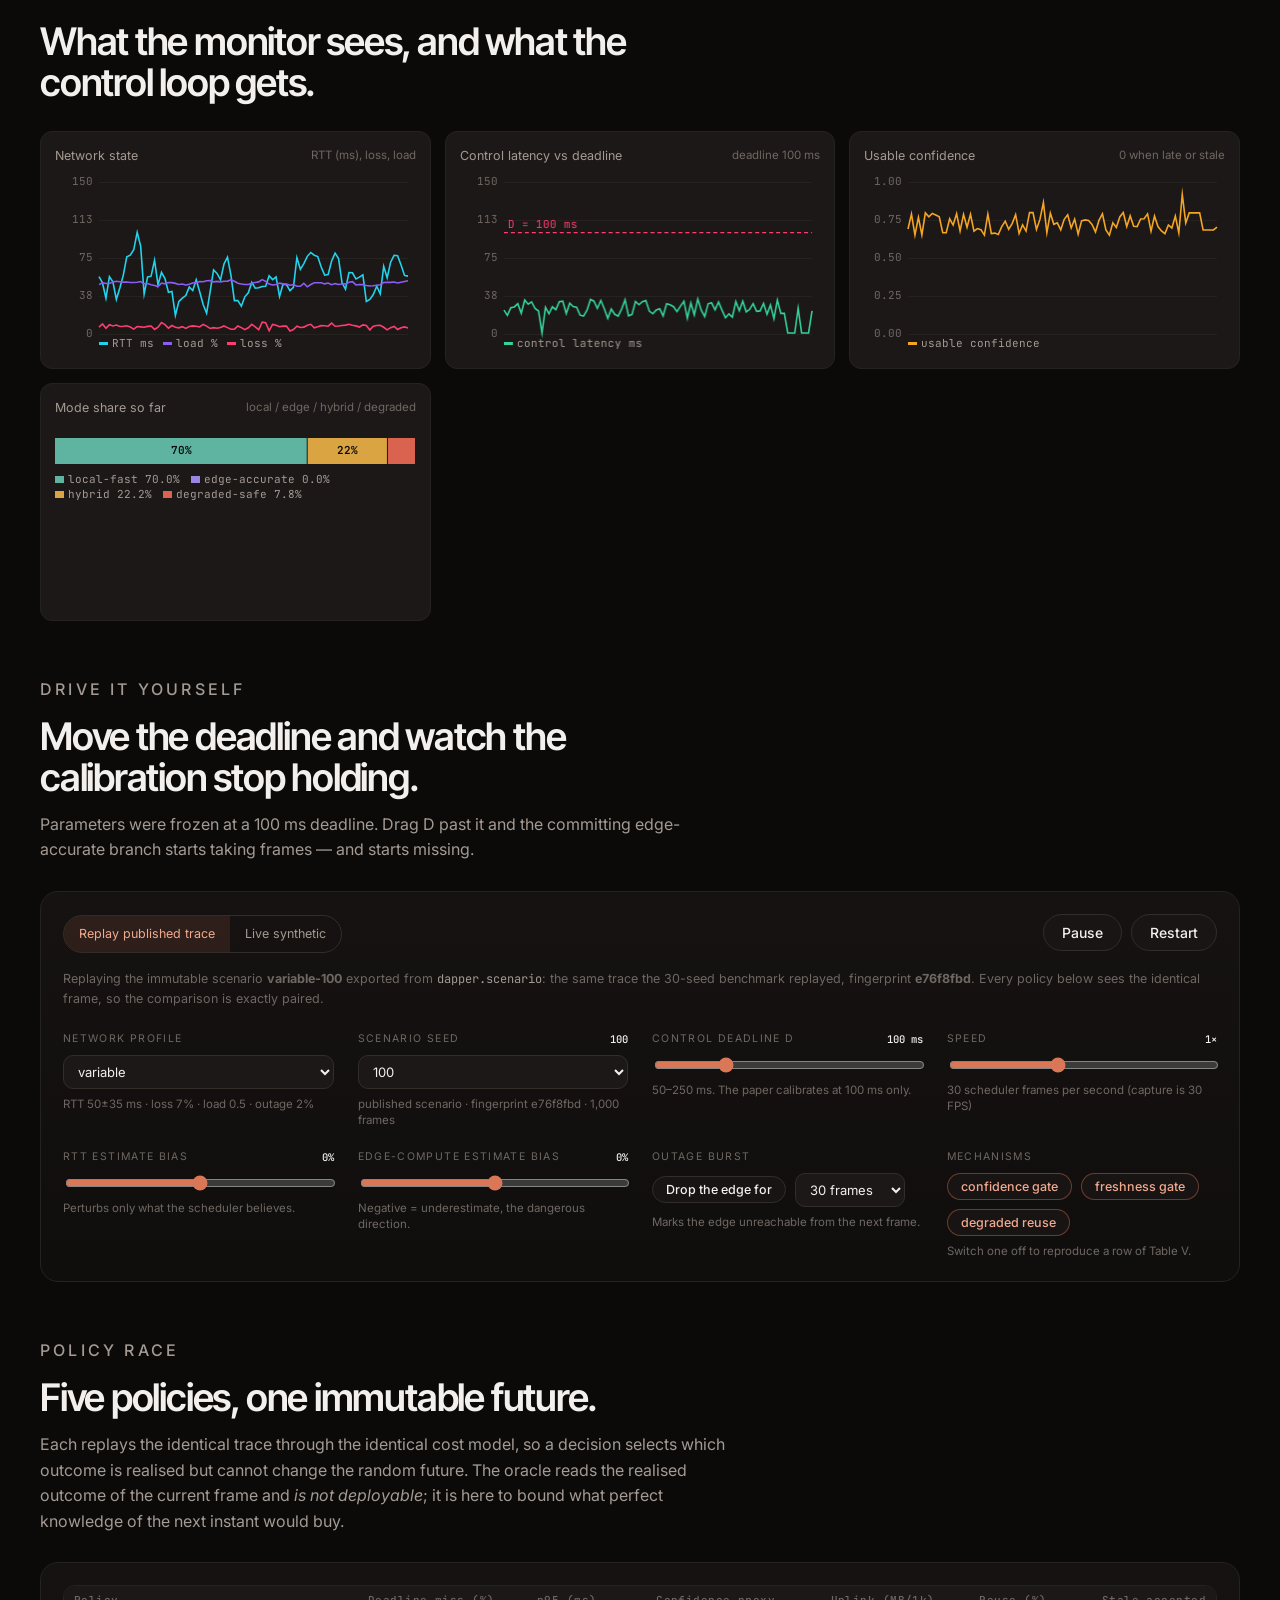
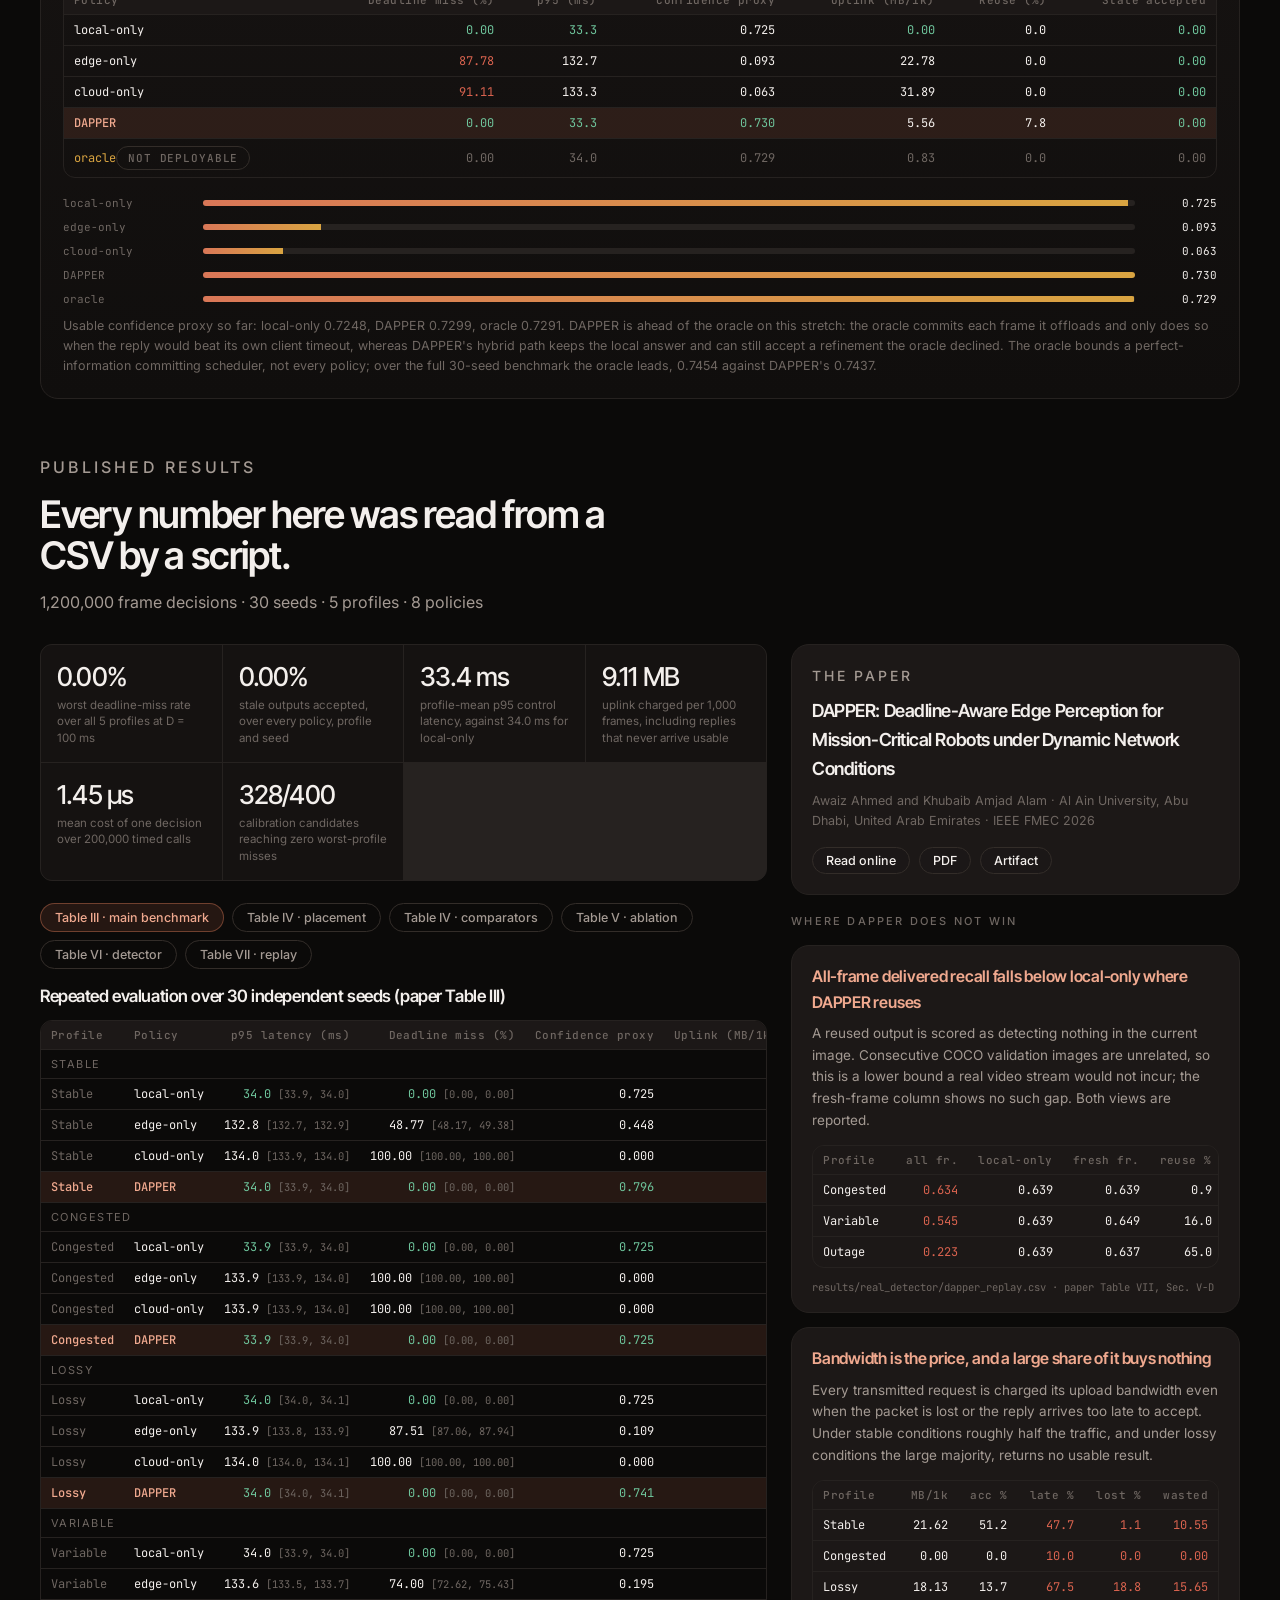
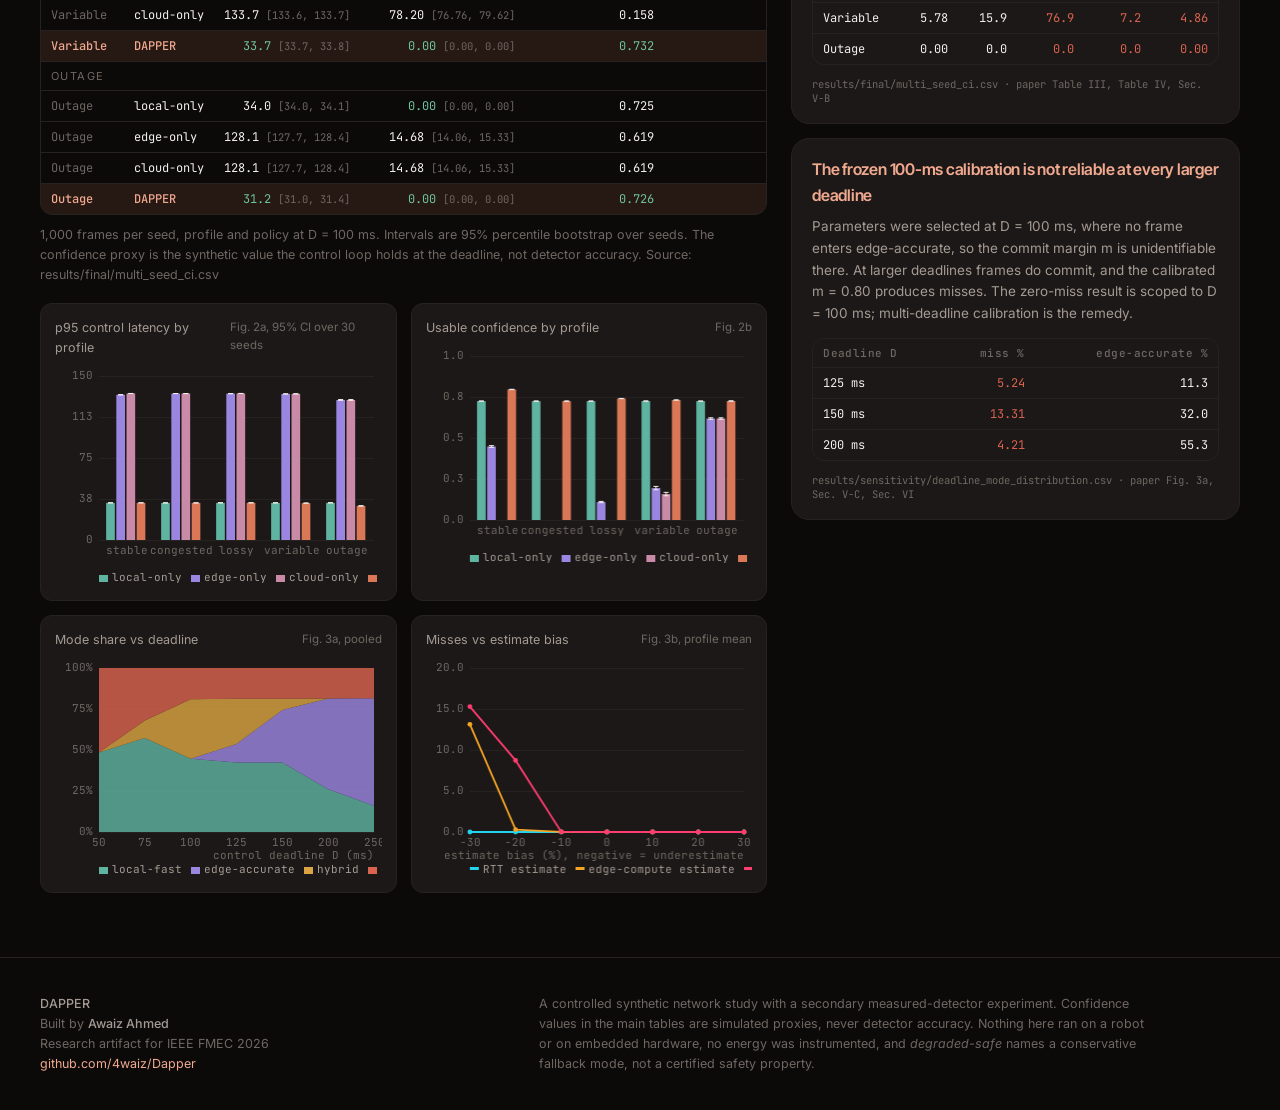
==== commit e7044f61: "feat(site): rebuild the site in an editorial style Away from the operations-console look and toward " ====
--- a/site/index.html
+++ b/site/index.html
@@ -3,49 +3,47 @@
 <head>
   <meta charset="utf-8" />
   <meta name="viewport" content="width=device-width, initial-scale=1" />
-  <title>DAPPER Mission Control</title>
-  <meta name="description" content="DAPPER Mission Control: a live deadline-aware perception scheduler for edge robotics, running the real per-frame decision rule in your browser against the published scenario traces from the IEEE FMEC 2026 paper." />
+  <title>DAPPER — deadline-aware edge perception</title>
+  <meta name="description" content="A perception result that arrives after the control deadline is no answer at all. DAPPER scores every frame's deadline risk and places it on the robot, on the edge, both, or on a conservative fallback. The real scheduler from the IEEE FMEC 2026 paper, running live in your browser." />
   <meta name="author" content="Awaiz Ahmed" />
-  <meta property="og:title" content="DAPPER Mission Control" />
-  <meta property="og:description" content="Deadline-aware edge perception placement for mission-critical robots. The real scheduler, running live on the published traces. Built by Awaiz Ahmed." />
+  <meta property="og:title" content="DAPPER — deadline-aware edge perception" />
+  <meta property="og:description" content="An answer after the deadline isn't a late answer. It's no answer. The real per-frame scheduler, running live. Built by Awaiz Ahmed." />
   <meta property="og:image" content="assets/social-preview.png" />
-  <meta name="theme-color" content="#04070e" />
+  <meta name="theme-color" content="#0b0a09" />
   <link rel="icon" type="image/svg+xml" href="assets/logo.svg" />
   <link rel="icon" type="image/png" sizes="32x32" href="assets/favicon-32.png" />
   <link rel="apple-touch-icon" href="assets/apple-touch-icon.png" />
   <link rel="preconnect" href="https://fonts.googleapis.com" />
   <link rel="preconnect" href="https://fonts.gstatic.com" crossorigin />
-  <link href="https://fonts.googleapis.com/css2?family=Inter:wght@400;500;600;700;800&family=JetBrains+Mono:wght@400;500;600&display=swap" rel="stylesheet" />
+  <link href="https://fonts.googleapis.com/css2?family=Inter+Tight:wght@400;500;600;700&family=Inter:wght@400;450;500;600&family=JetBrains+Mono:wght@400;500&display=swap" rel="stylesheet" />
   <link rel="stylesheet" href="css/app.css" />
 </head>
 <body>
   <div id="boot" class="boot" role="status" aria-live="polite">
     <div class="boot-card">
-      <img src="assets/logo.svg" alt="" class="boot-logo" width="88" height="88" />
+      <img src="assets/logo.svg" alt="" class="boot-logo" width="56" height="56" />
       <h1>DAPPER</h1>
-      <p class="boot-sub">Deadline-Aware Perception Placement for Edge Robotics</p>
+      <p class="boot-sub">Deadline-aware perception placement</p>
       <div class="boot-bar"><div id="boot-fill" class="boot-fill"></div></div>
-      <ol id="boot-log" class="boot-log mono"></ol>
+      <ol id="boot-log" class="boot-log"></ol>
     </div>
   </div>
 
   <header class="topbar">
-    <a class="brand" href="#top" aria-label="DAPPER Mission Control home">
-      <img src="assets/logo.svg" alt="DAPPER logo" width="34" height="34" />
+    <a class="brand" href="#top" aria-label="DAPPER home">
+      <img src="assets/logo.svg" alt="" width="28" height="28" />
       <span class="brand-name">DAPPER</span>
-      <span class="brand-sub">Mission Control</span>
     </a>
     <nav class="nav" aria-label="Sections">
-      <a href="#mission">Mission control</a>
-      <a href="#decision">Decision path</a>
-      <a href="#telemetry">Telemetry</a>
+      <a href="#mission">Console</a>
+      <a href="#decision">How it decides</a>
       <a href="#race">Policy race</a>
       <a href="#research">Research</a>
       <a href="paper/">Paper</a>
       <a href="https://github.com/4waiz/Dapper" target="_blank" rel="noopener">GitHub</a>
     </nav>
-    <div class="status mono">
-      <span id="status-dot" class="dot"></span><span id="status-text">BOOTING</span>
+    <div class="status">
+      <span id="status-dot" class="dot-live"></span><span id="status-text">booting</span>
       <span class="sep"></span><span id="status-mode">—</span>
       <span class="sep"></span><span id="status-frame">0</span>
       <span class="sep"></span><span id="status-parity" title="Worst disagreement between this browser engine and the Python engine on the loaded trace">parity —</span>
@@ -53,103 +51,157 @@
   </header>
 
   <main id="top">
-    <!-- 1. the scene -->
-    <section id="mission" class="mission">
-      <div class="panel">
-        <div class="panel-head">
-          <h2>Robot → edge → cloud</h2>
-          <span id="stage-chip" class="chip mono">—</span>
-        </div>
-        <div class="stage">
-          <canvas id="scene" width="1280" height="720" aria-label="Animated robot, edge and cloud perception pipeline"></canvas>
-          <div class="stage-bar mono">
-            <span>frame <b id="sc-frame">0</b></span>
-            <span>R<sub>t</sub> <b id="sc-risk">—</b></span>
-            <span>RTT <b id="sc-rtt">—</b></span>
-            <span>control latency <b id="sc-lat">—</b></span>
-            <span id="sc-verdict">—</span>
-          </div>
-        </div>
-        <div class="legend">
-          <span><b>placement</b></span>
-          <span><i style="background:var(--local)"></i> local-fast</span>
-          <span><i style="background:var(--edge)"></i> edge-accurate (commits the frame)</span>
-          <span><i style="background:var(--hybrid)"></i> hybrid (local answer + refinement)</span>
-          <span><i style="background:var(--degraded)"></i> degraded-safe (reuse or local)</span>
-        </div>
-        <div class="legend">
-          <span><b>remote reply</b></span>
-          <span><i style="background:var(--green)"></i> accepted, on time and fresh</span>
-          <span><i style="background:var(--rose)"></i> rejected at the deadline</span>
-          <span><i style="background:var(--text-3)"></i> lost, or the edge was unreachable</span>
-        </div>
-        <p class="note" id="scene-note">Synthetic network study. The confidence values are simulated proxies, not detector accuracy, and nothing here is a physical-robot or safety result.</p>
-      </div>
-
-      <aside class="rail">
-        <div class="panel">
-          <div class="panel-head">
-            <h2>Live KPIs</h2>
-            <span id="kpi-scope" class="chip mono">—</span>
-          </div>
-          <div class="kpis" id="kpis"></div>
-          <p class="note">Computed by the same reduction as <code>dapper/metrics.py</code>, over the frames played so far.</p>
-        </div>
-
-        <div class="panel audit">
-          <div class="panel-head">
-            <h2>Decision audit log</h2>
-            <button id="audit-clear" class="ghost small" type="button">Clear</button>
-          </div>
-          <ol id="audit" class="audit-list" aria-live="polite"></ol>
-          <p id="audit-empty" class="empty">Every frame is logged with the gate that fired and its reason string, drawn from a closed set of nine.</p>
-        </div>
-      </aside>
-    </section>
-
-    <!-- 2 + 3. decision path and risk score -->
-    <section id="decision" class="reason-row">
-      <div class="panel">
-        <div class="panel-head">
-          <h2>Decision path (paper Fig. 1)</h2>
-          <span id="path-chip" class="chip mono">—</span>
-        </div>
-        <div class="pathwrap" id="pathwrap"></div>
-        <ul class="gate-tests mono" id="gate-tests"></ul>
-      </div>
-
-      <div class="panel">
-        <div class="panel-head">
-          <h2>Deadline-risk score R<sub>t</sub></h2>
-          <span class="chip mono">five weighted terms, clipped to [0,1]</span>
-        </div>
-        <div class="risk-total mono">
-          <b id="risk-value">—</b>
-          <span id="risk-verdict">—</span>
-        </div>
-        <div class="risk-bar" id="risk-bar"></div>
-        <div class="risk-marks mono" id="risk-marks"></div>
-        <table class="terms" id="risk-terms"></table>
-      </div>
-    </section>
-
-    <!-- 4. rolling telemetry -->
-    <section id="telemetry" class="panel">
-      <div class="panel-head">
-        <h2>Telemetry</h2>
-        <span class="chip mono">rolling window, newest on the right</span>
+    <!-- ───────────────────────── hero ───────────────────────── -->
+    <section class="hero">
+      <div>
+        <div class="hero-eyebrow">
+          <p class="eyebrow">Deadline-aware edge perception · IEEE FMEC 2026</p>
+          <span class="tag accent"><span class="dot" style="width:6px;height:6px;border-radius:50%;background:var(--accent)"></span> watch it decide</span>
+        </div>
+        <h1>An answer after the deadline isn't a late answer. <span class="fade">It's no answer.</span></h1>
+        <p class="sub">Mission-critical robots have milliseconds. A stronger model on the edge is worth having, but it puts the network in the critical path, and the right place to run a frame changes frame by frame. DAPPER scores each frame's deadline risk, places it, and refuses any remote result that arrives outside its freshness window.</p>
+        <div class="hero-actions">
+          <a class="pill solid" href="#mission"><span class="dot"></span> Open the console</a>
+          <a class="pill" href="paper/">Read the paper</a>
+        </div>
+        <p class="hero-foot">
+          <svg width="13" height="13" viewBox="0 0 24 24" fill="none" stroke="currentColor" stroke-width="2" aria-hidden="true"><rect x="3" y="11" width="18" height="11" rx="2"/><path d="M7 11V7a5 5 0 0 1 10 0v4"/></svg>
+          Synthetic network benchmark. Confidence values are simulated proxies, never detector accuracy, and nothing here ran on a robot.
+        </p>
+      </div>
+
+      <div>
+        <div class="decision-card">
+          <div class="dc-top">
+            <span class="dc-src" id="hero-src">dapper · frame 0</span>
+            <span class="tag" id="hero-state">live</span>
+          </div>
+          <h2 class="dc-mode" id="hero-mode">—</h2>
+          <p class="dc-why" id="hero-why">Loading the frozen configuration and a published scenario trace.</p>
+          <ul class="dc-tests" id="hero-tests"></ul>
+          <div class="dc-critical">
+            <span class="label" id="hero-critical-label">deciding gate</span>
+            <p id="hero-critical-text">—</p>
+            <span class="expr" id="hero-critical-expr"></span>
+          </div>
+          <div class="dc-foot">
+            <span id="hero-verdict">—</span>
+            <span class="val" id="hero-latency">—</span>
+          </div>
+        </div>
+        <p class="dc-caption">Live · this is the real scheduler, not a mock</p>
+      </div>
+    </section>
+
+    <!-- ───────────────────────── console ───────────────────────── -->
+    <section id="mission">
+      <div class="sec-head">
+        <p class="eyebrow">The console</p>
+        <h2>Every frame takes the path the execution model recorded.</h2>
+        <p>A local inference that never leaves the robot. A hybrid request that answers locally now and asks for a refinement anyway. A lost packet. A reply rejected at the deadline. A degraded-safe reuse of the last still-fresh output. The ring closes on the frame's real control latency.</p>
+      </div>
+
+      <div class="stage-wrap">
+        <div>
+          <div class="stage">
+            <canvas id="scene" width="1280" height="720" aria-label="Animated robot, edge and cloud perception pipeline"></canvas>
+            <div class="stage-bar">
+              <span>frame <b id="sc-frame">0</b></span>
+              <span>R<sub>t</sub> <b id="sc-risk">—</b></span>
+              <span>RTT <b id="sc-rtt">—</b></span>
+              <span>control latency <b id="sc-lat">—</b></span>
+              <span id="sc-verdict">—</span>
+            </div>
+          </div>
+          <div class="legend">
+            <span><b>placement</b></span>
+            <span><i style="background:var(--local)"></i> local-fast</span>
+            <span><i style="background:var(--edge)"></i> edge-accurate (commits the frame)</span>
+            <span><i style="background:var(--hybrid)"></i> hybrid (local answer + refinement)</span>
+            <span><i style="background:var(--degraded)"></i> degraded-safe (reuse or local)</span>
+          </div>
+          <div class="legend">
+            <span><b>remote reply</b></span>
+            <span><i style="background:var(--ok)"></i> accepted, on time and fresh</span>
+            <span><i style="background:var(--degraded)"></i> rejected at the deadline</span>
+            <span><i style="background:var(--text-3)"></i> lost, or the edge was unreachable</span>
+          </div>
+          <p class="fine" id="stage-chip"></p>
+        </div>
+
+        <aside class="rail">
+          <div class="card">
+            <div class="card-head">
+              <h2>Live KPIs</h2>
+              <span class="tag" id="kpi-scope">—</span>
+            </div>
+            <div class="kpis" id="kpis"></div>
+            <p class="fine">Reduced by the same code as <code>dapper/metrics.py</code>, over the frames played so far.</p>
+          </div>
+
+          <div class="card">
+            <div class="card-head">
+              <h2>Audit log</h2>
+              <button id="audit-clear" class="pill small" type="button">Clear</button>
+            </div>
+            <ol id="audit" class="audit-list" aria-live="polite"></ol>
+            <p id="audit-empty" class="empty">Every frame is logged with the gate that fired and its reason string, drawn from a closed set of nine.</p>
+          </div>
+        </aside>
+      </div>
+    </section>
+
+    <!-- ───────────────────────── decision path ───────────────────────── -->
+    <section id="decision">
+      <div class="sec-head">
+        <p class="eyebrow">How it decides</p>
+        <h2>One risk score, two thresholds, three gates — and a reason string for every frame.</h2>
+        <p>This is the paper's Fig. 1, lit by the reason the scheduler actually emitted. Underneath it, the numeric test behind each gate, evaluated on the frame you are looking at.</p>
+      </div>
+
+      <div class="two-col">
+        <div class="card">
+          <div class="card-head">
+            <h2>Decision path</h2>
+            <span class="tag" id="path-chip">—</span>
+          </div>
+          <div class="pathwrap" id="pathwrap"></div>
+          <ul class="gate-tests" id="gate-tests"></ul>
+        </div>
+
+        <div class="card">
+          <div class="card-head">
+            <h2>Deadline risk R<sub>t</sub></h2>
+            <span class="tag">five weighted terms</span>
+          </div>
+          <div class="risk-total">
+            <b id="risk-value">—</b>
+            <span id="risk-verdict">—</span>
+          </div>
+          <div class="risk-bar" id="risk-bar"></div>
+          <div class="risk-marks" id="risk-marks"></div>
+          <table class="terms" id="risk-terms"></table>
+        </div>
+      </div>
+    </section>
+
+    <!-- ───────────────────────── telemetry ───────────────────────── -->
+    <section id="telemetry">
+      <div class="sec-head">
+        <p class="eyebrow">Telemetry</p>
+        <h2>What the monitor sees, and what the control loop gets.</h2>
       </div>
       <div class="charts">
         <figure class="chart">
-          <figcaption>Network state <em>RTT (ms), loss, normalised load</em></figcaption>
+          <figcaption>Network state <em>RTT (ms), loss, load</em></figcaption>
           <canvas id="ch-net" height="150"></canvas>
         </figure>
         <figure class="chart">
-          <figcaption>Control latency vs deadline D <em id="ch-lat-cap">—</em></figcaption>
+          <figcaption>Control latency vs deadline <em id="ch-lat-cap">—</em></figcaption>
           <canvas id="ch-lat" height="150"></canvas>
         </figure>
         <figure class="chart">
-          <figcaption>Usable confidence proxy <em>0 when late or stale</em></figcaption>
+          <figcaption>Usable confidence <em>0 when late or stale</em></figcaption>
           <canvas id="ch-conf" height="150"></canvas>
         </figure>
         <figure class="chart">
@@ -159,162 +211,172 @@
       </div>
     </section>
 
-    <!-- controls -->
-    <section id="controls" class="panel">
-      <div class="panel-head">
-        <h2>Scenario control</h2>
-        <div class="ctl-row">
-          <div class="seg" role="group" aria-label="Scenario source">
-            <button id="src-replay" class="on" type="button">Replay published trace</button>
-            <button id="src-live" type="button">Live synthetic</button>
-          </div>
-          <button id="play" class="primary" type="button">Pause</button>
-          <button id="reset" class="ghost" type="button">Restart</button>
-        </div>
-      </div>
-      <p class="hint" id="source-hint">—</p>
-
-      <div class="controls">
-        <div class="ctl">
-          <label for="profile">Network profile</label>
-          <select id="profile" class="mono"></select>
-          <span class="sub" id="profile-sub">—</span>
-        </div>
-        <div class="ctl">
-          <label for="seed">Scenario seed <b id="seed-val">100</b></label>
-          <select id="seed" class="mono"></select>
-          <span class="sub" id="seed-sub">—</span>
-        </div>
-        <div class="ctl">
-          <label for="deadline">Control deadline D <b id="deadline-val">100 ms</b></label>
-          <input id="deadline" type="range" min="50" max="250" step="5" value="100" />
-          <span class="sub">50–250 ms. The paper calibrates at 100 ms only.</span>
-        </div>
-        <div class="ctl">
-          <label for="speed">Speed <b id="speed-val">1×</b></label>
-          <input id="speed" type="range" min="0" max="5" step="1" value="2" />
-          <span class="sub" id="speed-sub">—</span>
-        </div>
-        <div class="ctl">
-          <label for="bias-rtt">RTT estimate bias <b id="bias-rtt-val">0%</b></label>
-          <input id="bias-rtt" type="range" min="-30" max="30" step="5" value="0" />
-          <span class="sub">Perturbs only what the scheduler believes.</span>
-        </div>
-        <div class="ctl">
-          <label for="bias-compute">Edge-compute estimate bias <b id="bias-compute-val">0%</b></label>
-          <input id="bias-compute" type="range" min="-30" max="30" step="5" value="0" />
-          <span class="sub">Negative = underestimate, the dangerous direction.</span>
-        </div>
-        <div class="ctl">
-          <label>Outage burst injector</label>
+    <!-- ───────────────────────── controls ───────────────────────── -->
+    <section id="controls">
+      <div class="sec-head">
+        <p class="eyebrow">Drive it yourself</p>
+        <h2>Move the deadline and watch the calibration stop holding.</h2>
+        <p>Parameters were frozen at a 100 ms deadline. Drag D past it and the committing edge-accurate branch starts taking frames — and starts missing.</p>
+      </div>
+
+      <div class="card">
+        <div class="card-head">
           <div class="ctl-row">
-            <button id="inject" type="button">Drop the edge for</button>
-            <select id="inject-len" class="mono">
-              <option value="15">15 frames</option>
-              <option value="30" selected>30 frames</option>
-              <option value="60">60 frames</option>
-              <option value="120">120 frames</option>
-            </select>
-          </div>
-          <span class="sub">Marks the edge unreachable from the next frame.</span>
-        </div>
-        <div class="ctl">
-          <label>Mechanisms</label>
+            <div class="seg" role="group" aria-label="Scenario source">
+              <button id="src-replay" class="on" type="button">Replay published trace</button>
+              <button id="src-live" type="button">Live synthetic</button>
+            </div>
+          </div>
           <div class="ctl-row">
-            <button id="g-conf" class="small on" type="button">confidence gate</button>
-            <button id="g-fresh" class="small on" type="button">freshness gate</button>
-            <button id="g-reuse" class="small on" type="button">degraded reuse</button>
-          </div>
-          <span class="sub">Switch one off to reproduce a row of the paper's Table V.</span>
-        </div>
-      </div>
-
-      <div class="custom-grid" id="custom-grid" hidden>
-        <div class="ctl">
-          <label for="c-rtt">RTT mean <b id="c-rtt-val">—</b></label>
-          <input id="c-rtt" type="range" min="5" max="300" step="5" value="50" />
-        </div>
-        <div class="ctl">
-          <label for="c-jit">RTT std <b id="c-jit-val">—</b></label>
-          <input id="c-jit" type="range" min="0" max="100" step="5" value="35" />
-        </div>
-        <div class="ctl">
-          <label for="c-loss">Packet loss <b id="c-loss-val">—</b></label>
-          <input id="c-loss" type="range" min="0" max="50" step="1" value="7" />
-        </div>
-        <div class="ctl">
-          <label for="c-load">Edge load <b id="c-load-val">—</b></label>
-          <input id="c-load" type="range" min="0" max="100" step="5" value="50" />
-        </div>
-        <div class="ctl">
-          <label for="c-out">Outage probability <b id="c-out-val">—</b></label>
-          <input id="c-out" type="range" min="0" max="50" step="1" value="2" />
-        </div>
-      </div>
-    </section>
-
-    <!-- 6. policy race -->
-    <section id="race" class="panel">
-      <div class="panel-head">
-        <h2>Policy race</h2>
-        <span class="chip mono">same paired scenario, same execution model</span>
-      </div>
-      <p class="lead">Every policy replays the identical immutable trace through the identical cost model, so a decision selects which outcome is realised but cannot change the random future. The oracle reads the realised outcome of the current frame and <em>is not deployable</em>; it is here to bound what perfect knowledge of the next instant would buy.</p>
-      <div class="race-wrap"><table class="race" id="race-table"></table></div>
-      <div class="race-bars" id="race-bars"></div>
-      <p class="note" id="race-note">—</p>
-    </section>
-
-    <!-- 7. research -->
-    <section id="research" class="panel">
-      <div class="panel-head">
-        <h2>Published results</h2>
-        <span id="research-chip" class="chip mono">—</span>
-      </div>
+            <button id="play" class="pill" type="button"><span class="dot"></span> Pause</button>
+            <button id="reset" class="pill" type="button">Restart</button>
+          </div>
+        </div>
+        <p class="fine" id="source-hint">—</p>
+
+        <div class="controls" style="margin-top:22px">
+          <div class="ctl">
+            <label for="profile">Network profile</label>
+            <select id="profile"></select>
+            <span class="sub" id="profile-sub">—</span>
+          </div>
+          <div class="ctl">
+            <label for="seed">Scenario seed <b id="seed-val">100</b></label>
+            <select id="seed"></select>
+            <span class="sub" id="seed-sub">—</span>
+          </div>
+          <div class="ctl">
+            <label for="deadline">Control deadline D <b id="deadline-val">100 ms</b></label>
+            <input id="deadline" type="range" min="50" max="250" step="5" value="100" />
+            <span class="sub">50–250 ms. The paper calibrates at 100 ms only.</span>
+          </div>
+          <div class="ctl">
+            <label for="speed">Speed <b id="speed-val">1×</b></label>
+            <input id="speed" type="range" min="0" max="5" step="1" value="2" />
+            <span class="sub" id="speed-sub">—</span>
+          </div>
+          <div class="ctl">
+            <label for="bias-rtt">RTT estimate bias <b id="bias-rtt-val">0%</b></label>
+            <input id="bias-rtt" type="range" min="-30" max="30" step="5" value="0" />
+            <span class="sub">Perturbs only what the scheduler believes.</span>
+          </div>
+          <div class="ctl">
+            <label for="bias-compute">Edge-compute estimate bias <b id="bias-compute-val">0%</b></label>
+            <input id="bias-compute" type="range" min="-30" max="30" step="5" value="0" />
+            <span class="sub">Negative = underestimate, the dangerous direction.</span>
+          </div>
+          <div class="ctl">
+            <label>Outage burst</label>
+            <div class="ctl-row">
+              <button id="inject" class="pill small" type="button">Drop the edge for</button>
+              <select id="inject-len">
+                <option value="15">15 frames</option>
+                <option value="30" selected>30 frames</option>
+                <option value="60">60 frames</option>
+                <option value="120">120 frames</option>
+              </select>
+            </div>
+            <span class="sub">Marks the edge unreachable from the next frame.</span>
+          </div>
+          <div class="ctl">
+            <label>Mechanisms</label>
+            <div class="ctl-row">
+              <button id="g-conf" class="pill small on" type="button">confidence gate</button>
+              <button id="g-fresh" class="pill small on" type="button">freshness gate</button>
+              <button id="g-reuse" class="pill small on" type="button">degraded reuse</button>
+            </div>
+            <span class="sub">Switch one off to reproduce a row of Table V.</span>
+          </div>
+        </div>
+
+        <div class="custom-grid" id="custom-grid" hidden>
+          <div class="ctl">
+            <label for="c-rtt">RTT mean <b id="c-rtt-val">—</b></label>
+            <input id="c-rtt" type="range" min="5" max="300" step="5" value="50" />
+          </div>
+          <div class="ctl">
+            <label for="c-jit">RTT std <b id="c-jit-val">—</b></label>
+            <input id="c-jit" type="range" min="0" max="100" step="5" value="35" />
+          </div>
+          <div class="ctl">
+            <label for="c-loss">Packet loss <b id="c-loss-val">—</b></label>
+            <input id="c-loss" type="range" min="0" max="50" step="1" value="7" />
+          </div>
+          <div class="ctl">
+            <label for="c-load">Edge load <b id="c-load-val">—</b></label>
+            <input id="c-load" type="range" min="0" max="100" step="5" value="50" />
+          </div>
+          <div class="ctl">
+            <label for="c-out">Outage probability <b id="c-out-val">—</b></label>
+            <input id="c-out" type="range" min="0" max="50" step="1" value="2" />
+          </div>
+        </div>
+      </div>
+    </section>
+
+    <!-- ───────────────────────── policy race ───────────────────────── -->
+    <section id="race">
+      <div class="sec-head">
+        <p class="eyebrow">Policy race</p>
+        <h2>Five policies, one immutable future.</h2>
+        <p>Each replays the identical trace through the identical cost model, so a decision selects which outcome is realised but cannot change the random future. The oracle reads the realised outcome of the current frame and <em>is not deployable</em>; it is here to bound what perfect knowledge of the next instant would buy.</p>
+      </div>
+      <div class="card">
+        <div class="table-wrap"><table class="race" id="race-table"></table></div>
+        <div class="race-bars" id="race-bars"></div>
+        <p class="fine" id="race-note">—</p>
+      </div>
+    </section>
+
+    <!-- ───────────────────────── research ───────────────────────── -->
+    <section id="research">
+      <div class="sec-head">
+        <p class="eyebrow">Published results</p>
+        <h2>Every number here was read from a CSV by a script.</h2>
+        <p id="research-chip">—</p>
+      </div>
+
       <div class="research-grid">
         <div>
           <div class="headline" id="headline"></div>
           <div class="tabs" role="tablist" id="table-tabs"></div>
-          <h3 id="table-title" style="margin-bottom:6px"></h3>
+          <h3 id="table-title" style="margin-bottom:10px;font-size:17px;font-weight:600"></h3>
           <div class="table-wrap"><table class="data" id="data-table"></table></div>
-          <p class="note" id="table-caption"></p>
-          <div class="charts" style="margin-top:16px">
+          <p class="fine" id="table-caption"></p>
+          <div class="charts" style="margin-top:18px">
             <figure class="chart">
-              <figcaption>p95 control latency by profile <em>paper Fig. 2a, 95% CI over 30 seeds</em></figcaption>
-              <canvas id="ch-p95" height="200"></canvas>
+              <figcaption>p95 control latency by profile <em>Fig. 2a, 95% CI over 30 seeds</em></figcaption>
+              <canvas id="ch-p95" height="220"></canvas>
             </figure>
             <figure class="chart">
-              <figcaption>Usable confidence proxy by profile <em>paper Fig. 2b</em></figcaption>
-              <canvas id="ch-confidence" height="200"></canvas>
+              <figcaption>Usable confidence by profile <em>Fig. 2b</em></figcaption>
+              <canvas id="ch-confidence" height="220"></canvas>
             </figure>
             <figure class="chart">
-              <figcaption>Mode share vs control deadline <em>paper Fig. 3a, pooled over profiles</em></figcaption>
-              <canvas id="ch-deadline" height="200"></canvas>
+              <figcaption>Mode share vs deadline <em>Fig. 3a, pooled</em></figcaption>
+              <canvas id="ch-deadline" height="220"></canvas>
             </figure>
             <figure class="chart">
-              <figcaption>Deadline misses vs estimate bias <em>paper Fig. 3b, profile mean</em></figcaption>
-              <canvas id="ch-bias" height="200"></canvas>
+              <figcaption>Misses vs estimate bias <em>Fig. 3b, profile mean</em></figcaption>
+              <canvas id="ch-bias" height="220"></canvas>
             </figure>
           </div>
         </div>
 
         <div class="research-side">
           <div class="paper-card">
-            <img src="assets/logo.svg" alt="" width="46" height="46" />
-            <div>
-              <h3>Read the paper</h3>
-              <p>DAPPER: Deadline-Aware Edge Perception for Mission-Critical Robots under Dynamic Network Conditions</p>
-              <p class="authors">Awaiz Ahmed and Khubaib Amjad Alam · Al Ain University, Abu Dhabi, United Arab Emirates · IEEE FMEC 2026</p>
-              <div class="paper-links">
-                <a class="primary" href="paper/">Read online</a>
-                <a class="ghost" href="paper/dapper-fmec2026.pdf">PDF</a>
-                <a class="ghost" href="https://github.com/4waiz/Dapper">Artifact</a>
-              </div>
-            </div>
-          </div>
-
-          <div class="panel" style="background:transparent;padding:0;border:0">
-            <h2 style="margin-bottom:10px">Where DAPPER does not win</h2>
+            <p class="eyebrow" style="margin-bottom:10px">The paper</p>
+            <h3>DAPPER: Deadline-Aware Edge Perception for Mission-Critical Robots under Dynamic Network Conditions</h3>
+            <p class="authors">Awaiz Ahmed and Khubaib Amjad Alam · Al Ain University, Abu Dhabi, United Arab Emirates · IEEE FMEC 2026</p>
+            <div class="paper-links">
+              <a class="pill small" href="paper/">Read online</a>
+              <a class="pill small" href="paper/dapper-fmec2026.pdf">PDF</a>
+              <a class="pill small" href="https://github.com/4waiz/Dapper">Artifact</a>
+            </div>
+          </div>
+
+          <div>
+            <p class="eyebrow" style="margin-bottom:14px">Where DAPPER does not win</p>
             <div class="honest" id="honest"></div>
           </div>
         </div>
@@ -323,8 +385,8 @@
   </main>
 
   <footer class="footer">
-    <div><strong>DAPPER</strong> · Built by <strong>Awaiz Ahmed</strong> · research artifact for IEEE FMEC 2026 · <a href="https://github.com/4waiz/Dapper">source</a></div>
-    <div class="caveat">Controlled synthetic network study with a secondary measured-detector experiment. Confidence values in the main tables are simulated proxies, never detector accuracy. Nothing here ran on a robot or on embedded hardware, no energy was instrumented, and <em>degraded-safe</em> names a conservative fallback mode, not a certified safety property.</div>
+    <div><strong>DAPPER</strong><br />Built by <strong>Awaiz Ahmed</strong><br />Research artifact for IEEE FMEC 2026<br /><a href="https://github.com/4waiz/Dapper">github.com/4waiz/Dapper</a></div>
+    <div class="caveat">A controlled synthetic network study with a secondary measured-detector experiment. Confidence values in the main tables are simulated proxies, never detector accuracy. Nothing here ran on a robot or on embedded hardware, no energy was instrumented, and <em>degraded-safe</em> names a conservative fallback mode, not a certified safety property.</div>
   </footer>
 
   <script type="module" src="js/app.js"></script>
--- a/site/css/app.css
+++ b/site/css/app.css
@@ -1,36 +1,41 @@
 /*
- * DAPPER Mission Control — dark operations-console styling.
+ * DAPPER — editorial dark.
  *
- * Mode colours are fixed here and used everywhere (scene, decision path, charts,
- * race, audit log) so a colour always means the same placement decision:
- *   local-fast  cyan     edge-accurate  violet
- *   hybrid      amber    degraded-safe  rose
+ * Warm near-black, a large display headline, letterspaced eyebrows, soft
+ * rounded surfaces and one terracotta accent. Data keeps four distinguishable
+ * hues, warmed to sit in this palette, and a colour always means the same
+ * placement decision:
+ *   local-fast  teal     edge-accurate  violet
+ *   hybrid      ochre    degraded-safe  terracotta
  */
 :root {
-  --bg: #04070e;
-  --bg-2: #070c18;
-  --panel: #0b1222;
-  --panel-2: #0f1830;
-  --line: #1a2745;
-  --line-2: #243457;
-  --text: #e8eef8;
-  --text-2: #a3b3cc;
-  --text-3: #6d809e;
-
-  --cyan: #22d3ee;
-  --violet: #8b5cf6;
-  --amber: #f5a524;
-  --rose: #ff3d71;
-  --green: #34d399;
-
-  --local: var(--cyan);
-  --edge: var(--violet);
-  --hybrid: var(--amber);
-  --degraded: var(--rose);
-
-  --radius: 14px;
+  --bg: #0b0a09;
+  --bg-soft: #100e0d;
+  --surface: #151211;
+  --surface-2: #1c1817;
+  --line: #262220;
+  --line-2: #332d29;
+
+  --text: #f3efec;
+  --text-2: #a49a93;
+  --text-3: #6f6762;
+
+  --accent: #d97757;
+  --accent-ink: #f0a98f;
+  --accent-soft: rgba(217, 119, 87, 0.13);
+  --accent-line: rgba(217, 119, 87, 0.42);
+
+  --local: #5fb3a1;
+  --edge: #9a86e0;
+  --hybrid: #d9a441;
+  --degraded: #d9634f;
+  --ok: #6ec49b;
+
+  --radius: 18px;
+  --radius-sm: 12px;
+  --display: "Inter Tight", Inter, system-ui, -apple-system, "Segoe UI", sans-serif;
+  --sans: "Inter", system-ui, -apple-system, "Segoe UI", Roboto, sans-serif;
   --mono: "JetBrains Mono", ui-monospace, "SFMono-Regular", Consolas, monospace;
-  --sans: "Inter", system-ui, -apple-system, "Segoe UI", Roboto, sans-serif;
   color-scheme: dark;
 }
 
@@ -39,324 +44,404 @@
 body {
   margin: 0;
   background:
-    radial-gradient(1100px 560px at 88% -12%, rgba(139, 92, 246, 0.13), transparent 62%),
-    radial-gradient(900px 520px at -8% 16%, rgba(34, 211, 238, 0.09), transparent 62%),
+    radial-gradient(1200px 620px at 78% -8%, rgba(217, 119, 87, 0.10), transparent 62%),
+    radial-gradient(900px 520px at 4% 12%, rgba(154, 134, 224, 0.06), transparent 60%),
     var(--bg);
   color: var(--text);
-  font: 14px/1.5 var(--sans);
+  font: 15px/1.6 var(--sans);
   -webkit-font-smoothing: antialiased;
+  text-rendering: optimizeLegibility;
   overflow-x: hidden;
 }
 .mono { font-family: var(--mono); }
-a { color: var(--cyan); text-decoration: none; }
-a:hover { text-decoration: underline; }
-h1, h2, h3 { margin: 0; letter-spacing: -0.01em; }
-h2 { font-size: 14px; font-weight: 700; text-transform: uppercase; letter-spacing: 0.08em; color: var(--text-2); }
-h3 { font-size: 13px; font-weight: 700; }
-em { color: var(--text); font-style: normal; font-weight: 600; }
+a { color: var(--accent-ink); text-decoration: none; }
+a:hover { color: var(--text); }
+h1, h2, h3 { margin: 0; font-family: var(--display); letter-spacing: -0.025em; }
 figure { margin: 0; }
 
+/* ---------- shared atoms ---------- */
+.eyebrow {
+  font-size: 11px; font-weight: 500; letter-spacing: 0.2em; text-transform: uppercase;
+  color: var(--text-3); margin: 0;
+}
+.pill {
+  display: inline-flex; align-items: center; gap: 9px; border-radius: 999px;
+  border: 1px solid var(--line-2); background: rgba(28, 24, 23, 0.7);
+  padding: 9px 18px; font: 500 14px var(--sans); color: var(--text); cursor: pointer;
+  transition: border-color 0.18s, background 0.18s, color 0.18s;
+}
+.pill:hover { border-color: var(--accent-line); background: var(--surface-2); color: var(--text); }
+.pill.solid { background: var(--text); color: #0b0a09; border-color: var(--text); font-weight: 600; }
+.pill.solid:hover { background: #fff; border-color: #fff; color: #0b0a09; }
+.pill .dot { width: 6px; height: 6px; border-radius: 50%; background: var(--accent); }
+.pill[disabled] { opacity: 0.45; cursor: not-allowed; }
+.pill.small { padding: 5px 13px; font-size: 12.5px; }
+.pill.on { border-color: var(--accent-line); color: var(--accent-ink); }
+
 button, select, input { font: inherit; color: inherit; }
-button {
-  cursor: pointer; border-radius: 10px; border: 1px solid var(--line-2);
-  background: var(--panel-2); color: var(--text); padding: 8px 12px; font-weight: 600;
-  transition: border-color 0.15s, background 0.15s, transform 0.05s;
-}
-button:hover { border-color: var(--cyan); }
-button:active { transform: translateY(1px); }
-button:disabled { opacity: 0.45; cursor: not-allowed; }
-button.primary { background: linear-gradient(135deg, #0ea5c6, #7c3aed); border-color: transparent; }
-button.ghost, a.ghost { background: transparent; }
-button.small { padding: 4px 10px; font-size: 12px; }
-button.on { border-color: var(--cyan); color: var(--cyan); }
-a.primary, a.ghost {
-  display: inline-block; padding: 8px 14px; border-radius: 10px; font-weight: 600;
-  border: 1px solid var(--line-2);
-}
-a.primary { background: linear-gradient(135deg, #0ea5c6, #7c3aed); border-color: transparent; color: #fff; }
-select { background: var(--panel-2); border: 1px solid var(--line-2); border-radius: 8px; padding: 5px 8px; }
-input[type="range"] { accent-color: var(--cyan); width: 100%; }
-input[type="number"] {
-  background: var(--panel-2); border: 1px solid var(--line-2); border-radius: 8px;
-  padding: 4px 8px; width: 88px;
-}
-:focus-visible { outline: 2px solid var(--cyan); outline-offset: 2px; }
+button { font-family: var(--sans); }
+select {
+  background: var(--surface-2); border: 1px solid var(--line-2); border-radius: 10px;
+  padding: 7px 10px; color: var(--text); font-size: 13px;
+}
+input[type="range"] { accent-color: var(--accent); width: 100%; }
+:focus-visible { outline: 2px solid var(--accent); outline-offset: 3px; }
+
+.tag {
+  display: inline-flex; align-items: center; gap: 7px; font: 500 11px var(--mono);
+  letter-spacing: 0.08em; text-transform: uppercase; color: var(--text-3);
+  border: 1px solid var(--line-2); border-radius: 999px; padding: 4px 11px;
+}
+.tag.accent { color: var(--accent-ink); border-color: var(--accent-line); }
+.tag.ok { color: var(--ok); border-color: rgba(110, 196, 155, 0.36); }
+.tag.bad { color: var(--degraded); border-color: rgba(217, 99, 79, 0.42); }
+
+.card {
+  background: linear-gradient(180deg, var(--surface), var(--bg-soft));
+  border: 1px solid var(--line); border-radius: var(--radius); padding: 22px;
+  min-width: 0;
+}
+.card-head {
+  display: flex; align-items: baseline; justify-content: space-between; gap: 14px;
+  margin-bottom: 16px; flex-wrap: wrap;
+}
+.card-head h2 { font-size: 19px; font-weight: 600; }
+.lede { color: var(--text-2); margin: 0 0 16px; max-width: 74ch; }
+.fine { color: var(--text-3); font-size: 12.5px; margin: 10px 0 0; }
+.fine code, code { font: 12px var(--mono); color: var(--text-2); }
 
 /* ---------- boot ---------- */
 .boot {
-  position: fixed; inset: 0; z-index: 50; display: grid; place-items: center;
-  background: radial-gradient(760px 380px at 50% 40%, rgba(34, 211, 238, 0.1), transparent 70%), var(--bg);
+  position: fixed; inset: 0; z-index: 60; display: grid; place-items: center;
+  background: radial-gradient(760px 420px at 50% 42%, rgba(217, 119, 87, 0.08), transparent 70%), var(--bg);
   transition: opacity 0.55s ease, visibility 0.55s;
 }
 .boot.done { opacity: 0; visibility: hidden; }
-.boot-card { width: min(560px, calc(100vw - 32px)); text-align: center; }
-.boot-logo { filter: drop-shadow(0 0 24px rgba(34, 211, 238, 0.35)); animation: pulse 2.2s ease-in-out infinite; }
-.boot h1 { font-size: 38px; font-weight: 800; letter-spacing: 0.26em; margin-top: 12px; padding-left: 0.26em; }
-.boot-sub { color: var(--text-2); margin: 4px 0 22px; letter-spacing: 0.1em; text-transform: uppercase; font-size: 11px; }
-.boot-bar { height: 4px; background: var(--line); border-radius: 4px; overflow: hidden; }
-.boot-fill { height: 100%; width: 0; background: linear-gradient(90deg, var(--cyan), var(--violet)); transition: width 0.25s; }
-.boot-log { list-style: none; padding: 0; margin: 18px 0 0; text-align: left; font-size: 12px; color: var(--text-3); min-height: 150px; }
-.boot-log li { padding: 2px 0; }
-.boot-log li.ok::before { content: "\2713  "; color: var(--green); }
-.boot-log li.run::before { content: "\25B8  "; color: var(--cyan); }
-.boot-log li.bad::before { content: "\2717  "; color: var(--rose); }
-.boot-log li.bad { color: var(--rose); }
-@keyframes pulse { 50% { transform: scale(1.04); filter: drop-shadow(0 0 34px rgba(139, 92, 246, 0.45)); } }
+.boot-card { width: min(540px, calc(100vw - 36px)); }
+.boot-logo { filter: drop-shadow(0 0 30px rgba(217, 119, 87, 0.25)); }
+.boot h1 { font-size: 34px; font-weight: 600; letter-spacing: 0.22em; margin: 16px 0 4px; }
+.boot-sub { color: var(--text-3); margin: 0 0 26px; letter-spacing: 0.18em; text-transform: uppercase; font-size: 10.5px; }
+.boot-bar { height: 2px; background: var(--line); border-radius: 2px; overflow: hidden; }
+.boot-fill { height: 100%; width: 0; background: linear-gradient(90deg, var(--accent), var(--hybrid)); transition: width 0.3s; }
+.boot-log { list-style: none; padding: 0; margin: 20px 0 0; font: 12px var(--mono); color: var(--text-3); min-height: 164px; }
+.boot-log li { padding: 3px 0; }
+.boot-log li.ok::before { content: "\2713  "; color: var(--ok); }
+.boot-log li.run::before { content: "\203A  "; color: var(--accent); }
+.boot-log li.bad::before { content: "\2717  "; color: var(--degraded); }
+.boot-log li.bad { color: var(--degraded); }
 
 /* ---------- top bar ---------- */
 .topbar {
-  position: sticky; top: 0; z-index: 20; display: flex; align-items: center; gap: 20px;
-  padding: 10px 22px; background: rgba(4, 7, 14, 0.84); backdrop-filter: blur(12px);
+  position: sticky; top: 0; z-index: 30; display: flex; align-items: center; gap: 24px;
+  padding: 18px 40px; background: rgba(11, 10, 9, 0.78); backdrop-filter: blur(14px);
   border-bottom: 1px solid var(--line);
 }
-.brand { display: flex; align-items: center; gap: 10px; color: var(--text); text-decoration: none !important; }
-.brand-name { font-weight: 800; letter-spacing: 0.16em; font-size: 18px; }
-.brand-sub { color: var(--text-3); font-size: 12px; letter-spacing: 0.03em; }
-.nav { display: flex; gap: 16px; margin-left: auto; }
-.nav a { color: var(--text-2); font-weight: 600; font-size: 13px; }
-.nav a:hover { color: var(--text); text-decoration: none; }
-.status { display: flex; align-items: center; gap: 8px; font-size: 12px; color: var(--text-2); white-space: nowrap; }
-.status .sep { width: 1px; height: 14px; background: var(--line-2); margin: 0 2px; }
-.dot { width: 8px; height: 8px; border-radius: 50%; background: var(--amber); box-shadow: 0 0 10px var(--amber); }
-.dot.online { background: var(--green); box-shadow: 0 0 10px var(--green); animation: blink 2s infinite; }
-.dot.paused { background: var(--text-3); box-shadow: none; animation: none; }
-@keyframes blink { 50% { opacity: 0.45; } }
-
-main { padding: 18px 22px 8px; display: grid; gap: 18px; max-width: 1680px; margin: 0 auto; }
-
-/* ---------- panels ---------- */
-.panel {
-  background: linear-gradient(180deg, var(--panel), var(--bg-2));
-  border: 1px solid var(--line); border-radius: var(--radius); padding: 16px;
-  min-width: 0;
-}
-.panel-head { display: flex; align-items: center; justify-content: space-between; gap: 12px; margin-bottom: 12px; flex-wrap: wrap; }
-.chip {
-  font-size: 11px; color: var(--text-2); border: 1px solid var(--line-2); padding: 3px 9px;
-  border-radius: 999px; white-space: nowrap; overflow: hidden; text-overflow: ellipsis; max-width: 100%;
-}
-.chip.ok { color: var(--green); border-color: rgba(52, 211, 153, 0.4); }
-.chip.warn { color: var(--amber); border-color: rgba(245, 165, 36, 0.4); }
-.chip.bad { color: var(--rose); border-color: rgba(255, 61, 113, 0.45); }
-.lead { color: var(--text-2); margin: 0 0 14px; max-width: 980px; }
-.hint { color: var(--text-3); margin: 0 0 10px; font-size: 12px; }
-.note { color: var(--text-3); font-size: 12px; margin: 8px 0 0; }
-.empty { color: var(--text-3); font-size: 13px; margin: 8px 0 0; }
-
-/* ---------- mission control ---------- */
-.mission { display: grid; grid-template-columns: minmax(0, 1fr) 380px; gap: 18px; }
-.stage { position: relative; border-radius: 12px; overflow: hidden; border: 1px solid var(--line); background: #02040a; }
+.brand { display: flex; align-items: center; gap: 11px; color: var(--text); }
+.brand:hover { color: var(--text); }
+.brand-name { font-family: var(--display); font-weight: 600; letter-spacing: 0.24em; font-size: 16px; }
+.nav { display: flex; gap: 26px; margin-left: auto; align-items: center; }
+.nav a { color: var(--text-2); font-size: 14px; font-weight: 450; }
+.nav a:hover { color: var(--text); }
+.status { display: flex; align-items: center; gap: 9px; font: 11px var(--mono); color: var(--text-3); white-space: nowrap; }
+.status .sep { width: 1px; height: 11px; background: var(--line-2); }
+.dot-live { width: 6px; height: 6px; border-radius: 50%; background: var(--hybrid); }
+.dot-live.online { background: var(--ok); animation: breathe 2.4s infinite; }
+.dot-live.paused { background: var(--text-3); animation: none; }
+@keyframes breathe { 50% { opacity: 0.35; } }
+
+main { max-width: 1320px; margin: 0 auto; padding: 0 40px 24px; display: grid; gap: 56px; }
+section { scroll-margin-top: 84px; min-width: 0; }
+
+/* ---------- hero ---------- */
+.hero {
+  display: grid; grid-template-columns: minmax(0, 1fr) minmax(0, 0.92fr);
+  gap: 64px; align-items: center; padding: 72px 0 24px;
+}
+.hero-eyebrow { display: flex; align-items: center; gap: 18px; flex-wrap: wrap; margin-bottom: 34px; }
+.hero h1 {
+  font-size: clamp(42px, 5.6vw, 80px); font-weight: 600; line-height: 0.99;
+  letter-spacing: -0.038em; margin: 0 0 26px;
+}
+.hero h1 .fade {
+  background: linear-gradient(100deg, var(--text) 8%, #8f8781 62%, #5b5450 100%);
+  -webkit-background-clip: text; background-clip: text; color: transparent;
+}
+.hero p.sub { color: var(--text-2); font-size: 17px; line-height: 1.62; margin: 0 0 34px; max-width: 54ch; }
+.hero-actions { display: flex; gap: 12px; flex-wrap: wrap; margin-bottom: 26px; }
+.hero-foot { display: flex; align-items: flex-start; gap: 10px; color: var(--text-3); font-size: 12.5px; max-width: 60ch; }
+.hero-foot svg { flex: 0 0 auto; margin-top: 3px; opacity: 0.7; }
+
+/* the live decision card */
+.decision-card {
+  background: linear-gradient(180deg, rgba(28, 24, 23, 0.92), rgba(16, 14, 13, 0.92));
+  border: 1px solid var(--line); border-radius: 22px; padding: 26px 26px 20px;
+  box-shadow: 0 40px 80px -40px rgba(0, 0, 0, 0.9);
+  position: relative; overflow: hidden;
+}
+.decision-card::before {
+  content: ""; position: absolute; inset: -1px -1px auto; height: 140px;
+  background: radial-gradient(420px 130px at 70% 0, rgba(217, 119, 87, 0.11), transparent 70%);
+  pointer-events: none;
+}
+.dc-top { display: flex; align-items: center; justify-content: space-between; gap: 12px; margin-bottom: 20px; position: relative; }
+.dc-src { font: 11px var(--mono); color: var(--text-3); letter-spacing: 0.05em; }
+.dc-mode { font-family: var(--display); font-size: 27px; font-weight: 600; letter-spacing: -0.025em; margin: 0 0 8px; position: relative; }
+.dc-why { color: var(--text-2); font-size: 14.5px; margin: 0 0 18px; position: relative; }
+.dc-tests { list-style: none; margin: 0; padding: 0; display: grid; gap: 11px; position: relative; }
+.dc-tests li { display: flex; gap: 11px; font-size: 13.5px; color: var(--text-2); align-items: baseline; }
+.dc-tests li::before { content: "\2022"; color: var(--text-3); }
+.dc-tests li .expr { font-family: var(--mono); font-size: 11.5px; color: var(--text-3); margin-left: auto; white-space: nowrap; }
+.dc-critical {
+  border: 1px dashed var(--accent-line); background: var(--accent-soft);
+  border-radius: var(--radius-sm); padding: 14px 15px 12px; margin: 17px 0 4px; position: relative;
+}
+.dc-critical .label {
+  position: absolute; top: -7px; left: 12px; background: #1a1615; padding: 0 7px;
+  font: 500 9.5px var(--mono); letter-spacing: 0.14em; text-transform: uppercase; color: var(--accent);
+}
+.dc-critical p { margin: 0; font-size: 14px; color: var(--text); }
+.dc-critical .expr { font-family: var(--mono); font-size: 11.5px; color: var(--accent-ink); margin-top: 6px; display: block; }
+.dc-foot {
+  display: flex; align-items: center; justify-content: space-between; gap: 12px;
+  border: 1px solid var(--line); border-radius: var(--radius-sm); background: rgba(11, 10, 9, 0.5);
+  padding: 13px 15px; margin-top: 18px; font-size: 13.5px; position: relative;
+}
+.dc-foot .val { font-family: var(--mono); font-size: 12px; color: var(--text-3); }
+.dc-caption {
+  text-align: center; margin: 15px 0 0; font: 10.5px var(--mono); letter-spacing: 0.14em;
+  text-transform: uppercase; color: var(--text-3);
+}
+
+/* ---------- section headers ---------- */
+.sec-head { margin: 0 0 28px; }
+.sec-head h2 {
+  font-size: clamp(27px, 3.1vw, 38px); font-weight: 600; letter-spacing: -0.032em;
+  line-height: 1.08; margin: 13px 0 14px; max-width: 26ch;
+}
+.sec-head p { color: var(--text-2); margin: 0; max-width: 70ch; font-size: 16px; }
+
+/* ---------- stage ---------- */
+.stage-wrap { display: grid; grid-template-columns: minmax(0, 1fr) 352px; gap: 20px; }
+.stage {
+  position: relative; border-radius: var(--radius); overflow: hidden;
+  border: 1px solid var(--line); background: #080706;
+}
 .stage canvas { display: block; width: 100%; aspect-ratio: 16 / 9; }
 .stage-bar {
   position: absolute; left: 0; right: 0; bottom: 0; display: flex; justify-content: space-between;
-  gap: 10px; padding: 7px 12px; font: 11px var(--mono); color: var(--text-2);
-  background: linear-gradient(0deg, rgba(2, 4, 10, 0.94), rgba(2, 4, 10, 0));
+  gap: 10px; padding: 11px 16px; font: 11px var(--mono); color: var(--text-3);
+  background: linear-gradient(0deg, rgba(8, 7, 6, 0.95), rgba(8, 7, 6, 0));
   pointer-events: none; flex-wrap: wrap;
 }
-.stage-bar b { color: var(--text); font-weight: 600; }
-.legend { display: flex; flex-wrap: wrap; gap: 4px 14px; margin-top: 9px; font-size: 11px; color: var(--text-3); }
-.legend span { display: inline-flex; align-items: center; gap: 6px; }
-.legend i { width: 9px; height: 9px; border-radius: 3px; display: inline-block; }
-/* The group label: rose means "degraded-safe" among placements and "rejected"
-   among replies, so the two rows are named rather than left to be inferred. */
-.legend b { color: var(--text-2); text-transform: uppercase; letter-spacing: 0.07em; font-size: 10px; min-width: 88px; }
-
-.rail { display: grid; gap: 18px; align-content: start; min-width: 0; }
-
-/* KPI grid */
-.kpis { display: grid; grid-template-columns: repeat(2, minmax(0, 1fr)); gap: 8px; }
-.kpi { background: var(--panel-2); border: 1px solid var(--line); border-radius: 10px; padding: 9px 11px; min-width: 0; }
-.kpi label { display: block; font-size: 10.5px; color: var(--text-3); text-transform: uppercase; letter-spacing: 0.06em; }
-.kpi b { display: block; font: 600 20px var(--mono); margin-top: 2px; }
+.stage-bar b { color: var(--text); font-weight: 500; }
+.legend { display: flex; flex-wrap: wrap; gap: 6px 18px; margin-top: 14px; font-size: 11.5px; color: var(--text-3); }
+.legend span { display: inline-flex; align-items: center; gap: 7px; }
+.legend i { width: 8px; height: 8px; border-radius: 2px; display: inline-block; }
+.legend b {
+  color: var(--text-3); text-transform: uppercase; letter-spacing: 0.14em; font-size: 10px;
+  font-weight: 500; min-width: 92px;
+}
+
+.rail { display: grid; gap: 20px; align-content: start; min-width: 0; }
+
+/* KPIs */
+.kpis {
+  display: grid; grid-template-columns: repeat(2, minmax(0, 1fr)); gap: 1px;
+  background: var(--line); border: 1px solid var(--line); border-radius: var(--radius-sm); overflow: hidden;
+}
+.kpi { background: var(--surface); padding: 13px 15px; min-width: 0; }
+.kpi label { display: block; font-size: 10px; color: var(--text-3); text-transform: uppercase; letter-spacing: 0.13em; }
+.kpi b { display: block; font: 500 22px var(--display); letter-spacing: -0.02em; margin-top: 5px; }
 .kpi small { color: var(--text-3); font-size: 10.5px; }
-.kpi.good b { color: var(--green); }
-.kpi.bad b { color: var(--rose); }
-.kpi.wide { grid-column: 1 / -1; }
+.kpi.good b { color: var(--ok); }
+.kpi.bad b { color: var(--degraded); }
 
 /* audit log */
-.audit { display: flex; flex-direction: column; min-height: 240px; }
 .audit-list {
-  list-style: none; margin: 0; padding: 0; overflow-y: auto; display: grid; gap: 6px;
-  align-content: start; max-height: 330px; overscroll-behavior: contain;
-  /* Entries are prepended. Chrome's scroll anchoring would push the view down to
-     keep older entries in place, so after a few hundred frames the newest entry
-     is off-screen and the trimmed tail leaves a blank gap. */
-  overflow-anchor: none;
+  list-style: none; margin: 0; padding: 0; overflow-y: auto; display: grid; gap: 8px;
+  align-content: start; max-height: 336px; overscroll-behavior: contain; overflow-anchor: none;
 }
 .audit-list li {
-  border: 1px solid var(--line); border-left: 3px solid var(--c, var(--cyan)); border-radius: 9px;
-  padding: 7px 9px; background: var(--panel-2); animation: slidein 0.25s ease;
+  border: 1px solid var(--line); border-left: 2px solid var(--c, var(--local));
+  border-radius: var(--radius-sm); padding: 10px 12px; background: var(--surface-2);
 }
 .audit-list li.local_fast { --c: var(--local); }
 .audit-list li.edge_accurate { --c: var(--edge); }
 .audit-list li.hybrid { --c: var(--hybrid); }
 .audit-list li.degraded_safe { --c: var(--degraded); }
-.audit-top { display: flex; justify-content: space-between; gap: 8px; font: 11px var(--mono); color: var(--text-3); }
-.audit-mode { font-weight: 700; color: var(--c); }
-.audit-why { font-size: 12px; color: var(--text-2); margin-top: 2px; }
-.audit-nums { font: 10.5px var(--mono); color: var(--text-3); margin-top: 3px; display: flex; flex-wrap: wrap; gap: 3px 10px; }
-.audit-nums .miss { color: var(--rose); }
-.audit-nums .acc { color: var(--green); }
-@keyframes slidein { from { opacity: 0; transform: translateY(-5px); } }
+.audit-top { display: flex; justify-content: space-between; gap: 8px; font: 10.5px var(--mono); color: var(--text-3); }
+.audit-mode { font-weight: 500; color: var(--c); letter-spacing: 0.03em; }
+.audit-why { font-size: 13px; color: var(--text-2); margin-top: 4px; }
+.audit-nums { font: 10.5px var(--mono); color: var(--text-3); margin-top: 5px; display: flex; flex-wrap: wrap; gap: 3px 12px; }
+.audit-nums .miss { color: var(--degraded); }
+.audit-nums .acc { color: var(--ok); }
+.empty { color: var(--text-3); font-size: 13px; margin: 10px 0 0; }
 
 /* ---------- decision path + risk ---------- */
-.reason-row { display: grid; grid-template-columns: minmax(0, 1.25fr) minmax(0, 1fr); gap: 18px; }
+.two-col { display: grid; grid-template-columns: minmax(0, 1.3fr) minmax(0, 1fr); gap: 20px; }
 .pathwrap { overflow-x: auto; }
-.pathwrap svg { display: block; width: 100%; min-width: 520px; height: auto; }
-.node rect { fill: var(--panel-2); stroke: var(--line-2); stroke-width: 1; }
-.node text { fill: var(--text-2); font: 600 11px var(--sans); }
-.node.lit rect { stroke-width: 2; }
+.pathwrap svg { display: block; width: 100%; min-width: 560px; height: auto; }
+.node rect { fill: var(--surface-2); stroke: var(--line-2); stroke-width: 1; }
+.node text { fill: var(--text-3); font: 500 11px var(--sans); }
+.node.lit rect { stroke-width: 1.6; }
 .node.lit text { fill: var(--text); }
-.node.lit.local rect { stroke: var(--local); fill: rgba(34, 211, 238, 0.12); }
-.node.lit.edge rect { stroke: var(--edge); fill: rgba(139, 92, 246, 0.14); }
-.node.lit.hybrid rect { stroke: var(--hybrid); fill: rgba(245, 165, 36, 0.13); }
-.node.lit.degraded rect { stroke: var(--degraded); fill: rgba(255, 61, 113, 0.13); }
-.node.lit.gate rect { stroke: var(--cyan); fill: rgba(34, 211, 238, 0.1); }
-.edge-line { stroke: var(--line-2); stroke-width: 1.4; fill: none; }
-.edge-line.lit { stroke: var(--cyan); stroke-width: 2.4; }
-/* The halo keeps a branch condition readable where a link passes behind it. */
+.node.lit.local rect { stroke: var(--local); fill: rgba(95, 179, 161, 0.12); }
+.node.lit.edge rect { stroke: var(--edge); fill: rgba(154, 134, 224, 0.13); }
+.node.lit.hybrid rect { stroke: var(--hybrid); fill: rgba(217, 164, 65, 0.12); }
+.node.lit.degraded rect { stroke: var(--degraded); fill: rgba(217, 99, 79, 0.12); }
+.node.lit.gate rect, .node.lit.in rect, .node.lit.out rect { stroke: var(--accent); fill: var(--accent-soft); }
+.edge-line { stroke: var(--line-2); stroke-width: 1.3; fill: none; }
+.edge-line.lit { stroke: var(--accent); stroke-width: 2.1; }
 .edge-label {
-  fill: var(--text-3); font: 10px var(--mono);
-  paint-order: stroke; stroke: #0b1222; stroke-width: 4px; stroke-linejoin: round;
-}
-.edge-label.lit { fill: var(--cyan); }
-.gate-tests { list-style: none; margin: 12px 0 0; padding: 0; display: grid; gap: 6px; font: 11.5px var(--mono); }
+  fill: var(--text-3); font: 500 10px var(--sans);
+  paint-order: stroke; stroke: #151211; stroke-width: 4px; stroke-linejoin: round;
+}
+.edge-label.lit { fill: var(--accent-ink); }
+.gate-tests { list-style: none; margin: 18px 0 0; padding: 0; display: grid; gap: 7px; font: 11.5px var(--mono); }
 .gate-tests li {
-  display: flex; justify-content: space-between; gap: 10px; padding: 5px 9px;
-  border: 1px solid var(--line); border-radius: 8px; background: var(--panel-2); color: var(--text-2);
-}
-.gate-tests li.fired { border-color: var(--cyan); color: var(--text); }
-.gate-tests .verdict.yes { color: var(--green); }
+  display: flex; justify-content: space-between; gap: 12px; padding: 8px 12px;
+  border: 1px solid var(--line); border-radius: 10px; background: var(--surface-2); color: var(--text-3);
+}
+.gate-tests li.fired { border-color: var(--accent-line); color: var(--text); background: var(--accent-soft); }
+.gate-tests .verdict.yes { color: var(--ok); }
 .gate-tests .verdict.no { color: var(--text-3); }
 
-/* risk terms */
-.risk-total { display: flex; align-items: baseline; gap: 10px; margin-bottom: 10px; }
-.risk-total b { font: 600 30px var(--mono); }
-.risk-total span { font-size: 12px; color: var(--text-3); }
-.risk-bar { height: 10px; border-radius: 6px; background: var(--line); overflow: hidden; display: flex; position: relative; }
+.risk-total { display: flex; align-items: baseline; gap: 14px; margin-bottom: 14px; flex-wrap: wrap; }
+.risk-total b { font: 500 42px var(--display); letter-spacing: -0.035em; }
+.risk-total span { font-size: 12.5px; color: var(--text-3); }
+.risk-bar { height: 8px; border-radius: 999px; background: var(--line); overflow: hidden; display: flex; }
 .risk-bar i { display: block; height: 100%; }
-.risk-bar .t-rtt { background: var(--cyan); }
-.risk-bar .t-loss { background: var(--rose); }
-.risk-bar .t-load { background: var(--violet); }
-.risk-bar .t-frame_age { background: #64748b; }
-.risk-bar .t-deadline { background: var(--amber); }
-.risk-marks { position: relative; height: 16px; margin-top: 2px; font: 10px var(--mono); color: var(--text-3); }
-.risk-marks i { position: absolute; top: 0; width: 1px; height: 6px; background: var(--text-3); }
+.risk-bar .t-rtt { background: var(--local); }
+.risk-bar .t-loss { background: var(--degraded); }
+.risk-bar .t-load { background: var(--edge); }
+.risk-bar .t-frame_age { background: #5a534f; }
+.risk-bar .t-deadline { background: var(--hybrid); }
+.risk-marks { position: relative; height: 18px; margin-top: 3px; font: 10px var(--mono); color: var(--text-3); }
+.risk-marks i { position: absolute; top: 0; width: 1px; height: 5px; background: var(--line-2); }
 .risk-marks span { position: absolute; top: 6px; transform: translateX(-50%); white-space: nowrap; }
-.terms { width: 100%; border-collapse: collapse; font: 11.5px var(--mono); margin-top: 12px; }
-.terms th, .terms td { padding: 4px 6px; text-align: right; border-bottom: 1px solid var(--line); }
+.terms { width: 100%; border-collapse: collapse; font: 11.5px var(--mono); margin-top: 18px; }
+.terms th, .terms td { padding: 7px 6px; text-align: right; border-bottom: 1px solid var(--line); }
 .terms th:first-child, .terms td:first-child { text-align: left; }
-.terms thead th { color: var(--text-3); font-weight: 600; }
-.terms .sw { display: inline-block; width: 8px; height: 8px; border-radius: 2px; margin-right: 6px; }
+.terms thead th { color: var(--text-3); font-weight: 500; }
+.terms .sw { display: inline-block; width: 7px; height: 7px; border-radius: 2px; margin-right: 8px; }
 .terms tr.zero td { color: var(--text-3); }
 
-/* ---------- telemetry ---------- */
-.charts { display: grid; grid-template-columns: repeat(auto-fit, minmax(300px, 1fr)); gap: 12px; }
-.chart { background: var(--panel-2); border: 1px solid var(--line); border-radius: 10px; padding: 10px; min-width: 0; }
-.chart figcaption { font-size: 12px; color: var(--text-2); margin-bottom: 6px; display: flex; justify-content: space-between; gap: 8px; }
-.chart figcaption em { color: var(--text-3); font-weight: 400; font-size: 11px; }
+/* ---------- charts ---------- */
+.charts { display: grid; grid-template-columns: repeat(auto-fit, minmax(290px, 1fr)); gap: 14px; }
+.chart { background: var(--surface-2); border: 1px solid var(--line); border-radius: var(--radius-sm); padding: 14px; min-width: 0; }
+.chart figcaption { font-size: 12.5px; color: var(--text-2); margin-bottom: 8px; display: flex; justify-content: space-between; gap: 8px; }
+.chart figcaption em { color: var(--text-3); font-style: normal; font-size: 11.5px; }
 .chart canvas { display: block; width: 100%; }
 
 /* ---------- controls ---------- */
-.controls { display: grid; grid-template-columns: repeat(auto-fit, minmax(210px, 1fr)); gap: 14px 18px; }
-.ctl { display: flex; flex-direction: column; gap: 5px; min-width: 0; }
-.ctl label { font-size: 11px; color: var(--text-2); text-transform: uppercase; letter-spacing: 0.06em; display: flex; justify-content: space-between; gap: 8px; }
-.ctl label b { font-family: var(--mono); color: var(--text); text-transform: none; letter-spacing: 0; }
-.ctl .sub { font-size: 11px; color: var(--text-3); }
-.ctl-row { display: flex; gap: 8px; flex-wrap: wrap; align-items: center; }
-.seg { display: inline-flex; border: 1px solid var(--line-2); border-radius: 10px; overflow: hidden; }
-.seg button { border: 0; border-radius: 0; background: transparent; padding: 6px 11px; font-size: 12px; }
-.seg button + button { border-left: 1px solid var(--line-2); }
-.seg button.on { background: rgba(34, 211, 238, 0.14); color: var(--cyan); }
-.custom-grid { display: grid; grid-template-columns: repeat(auto-fit, minmax(180px, 1fr)); gap: 12px 18px; margin-top: 14px; padding-top: 14px; border-top: 1px solid var(--line); }
+.controls { display: grid; grid-template-columns: repeat(auto-fit, minmax(212px, 1fr)); gap: 20px 24px; }
+.ctl { display: flex; flex-direction: column; gap: 7px; min-width: 0; }
+.ctl label { font-size: 10.5px; color: var(--text-3); text-transform: uppercase; letter-spacing: 0.13em; display: flex; justify-content: space-between; gap: 8px; }
+.ctl label b { font-family: var(--mono); color: var(--text); text-transform: none; letter-spacing: 0; font-weight: 500; }
+.ctl .sub { font-size: 11.5px; color: var(--text-3); line-height: 1.45; }
+.ctl-row { display: flex; gap: 9px; flex-wrap: wrap; align-items: center; }
+.seg { display: inline-flex; border: 1px solid var(--line-2); border-radius: 999px; overflow: hidden; }
+.seg button { border: 0; background: transparent; padding: 8px 15px; font-size: 12.5px; color: var(--text-2); cursor: pointer; }
+.seg button.on { background: var(--accent-soft); color: var(--accent-ink); }
+.custom-grid { display: grid; grid-template-columns: repeat(auto-fit, minmax(180px, 1fr)); gap: 18px 24px; margin-top: 22px; padding-top: 22px; border-top: 1px solid var(--line); }
 .custom-grid[hidden] { display: none; }
 
-/* ---------- policy race ---------- */
-.race { width: 100%; border-collapse: collapse; font: 12px var(--mono); }
-.race th, .race td { padding: 7px 9px; text-align: right; border-bottom: 1px solid var(--line); white-space: nowrap; }
-.race th:first-child, .race td:first-child { text-align: left; }
-.race thead th { color: var(--text-3); font-weight: 600; background: var(--panel-2); }
-.race tr.ours td { background: rgba(34, 211, 238, 0.06); }
-.race tr.ours td:first-child { color: var(--cyan); font-weight: 700; }
-.race tr.oracle td { color: var(--text-3); }
-.race tr.oracle td:first-child { color: var(--amber); }
-.race td.best { color: var(--green); font-weight: 700; }
-.race td.miss { color: var(--rose); }
-.race .tag { font-size: 10px; color: var(--amber); border: 1px solid rgba(245, 165, 36, 0.4); border-radius: 6px; padding: 1px 5px; margin-left: 6px; }
-.race-wrap { overflow-x: auto; border: 1px solid var(--line); border-radius: 10px; }
-.race-bars { display: grid; gap: 8px; margin-top: 14px; }
-.race-bar { display: grid; grid-template-columns: 120px minmax(0, 1fr) 68px; gap: 10px; align-items: center; font: 11px var(--mono); color: var(--text-2); }
-.race-bar .track { height: 9px; background: var(--line); border-radius: 5px; overflow: hidden; }
-.race-bar .track i { display: block; height: 100%; background: linear-gradient(90deg, var(--cyan), var(--violet)); transition: width 0.2s; }
-.race-bar .val { text-align: right; color: var(--text); }
-
-/* ---------- research ---------- */
-.research-grid { display: grid; grid-template-columns: minmax(0, 1.4fr) minmax(0, 1fr); gap: 18px; }
-.tabs { display: flex; gap: 6px; margin-bottom: 10px; flex-wrap: wrap; }
-.tab { background: transparent; font-size: 12px; }
-.tab.on { border-color: var(--cyan); color: var(--cyan); }
-.table-wrap { overflow-x: auto; border: 1px solid var(--line); border-radius: 10px; }
-table.data { width: 100%; border-collapse: collapse; font: 12px var(--mono); }
-table.data th, table.data td { padding: 6px 9px; text-align: right; border-bottom: 1px solid var(--line); white-space: nowrap; }
-table.data th:first-child, table.data td:first-child, table.data th.l, table.data td.l { text-align: left; }
-table.data thead th { color: var(--text-3); font-weight: 600; background: var(--panel-2); position: sticky; top: 0; }
-table.data tr.ours td { background: rgba(34, 211, 238, 0.06); }
-table.data tr.ours td:first-child, table.data tr.ours td.l { color: var(--cyan); font-weight: 700; }
-table.data tr.group td { color: var(--text-3); font-family: var(--sans); font-size: 11px; text-transform: uppercase; letter-spacing: 0.07em; background: transparent; }
-table.data td.best { color: var(--green); font-weight: 700; }
+/* ---------- tables ---------- */
+.table-wrap { overflow-x: auto; border: 1px solid var(--line); border-radius: var(--radius-sm); }
+table.data, table.race { width: 100%; border-collapse: collapse; font: 12px var(--mono); }
+table.data th, table.data td, table.race th, table.race td {
+  padding: 7px 10px; text-align: right; border-bottom: 1px solid var(--line); white-space: nowrap;
+}
+table.data th:first-child, table.data td:first-child, table.data th.l, table.data td.l,
+table.race th:first-child, table.race td:first-child { text-align: left; }
+table.data thead th, table.race thead th {
+  color: var(--text-3); font-weight: 500; background: var(--surface-2); position: sticky; top: 0;
+  font-size: 11px; letter-spacing: 0.04em;
+}
+table.data tr:last-child td, table.race tr:last-child td { border-bottom: 0; }
+table.data tr.ours td, table.race tr.ours td { background: var(--accent-soft); }
+table.data tr.ours td:first-child, table.data tr.ours td.l, table.race tr.ours td:first-child { color: var(--accent-ink); font-weight: 500; }
+table.data tr.group td { color: var(--text-3); font-family: var(--sans); font-size: 11px; text-transform: uppercase; letter-spacing: 0.13em; background: transparent; }
+table.data td.best, table.race td.best { color: var(--ok); }
 table.data .ci { color: var(--text-3); font-size: 10.5px; }
 table.data td.dim { color: var(--text-3); }
-.headline { display: grid; grid-template-columns: repeat(auto-fit, minmax(150px, 1fr)); gap: 10px; margin-bottom: 14px; }
-.metric { background: var(--panel-2); border: 1px solid var(--line); border-radius: 10px; padding: 10px 12px; }
-.metric b { display: block; font: 600 22px var(--mono); background: linear-gradient(90deg, var(--cyan), var(--violet)); -webkit-background-clip: text; background-clip: text; color: transparent; }
-.metric span { font-size: 11.5px; color: var(--text-3); }
-.research-side { display: grid; gap: 14px; align-content: start; }
-.paper-card { display: flex; gap: 14px; align-items: flex-start; background: var(--panel-2); border: 1px solid var(--line); border-radius: 12px; padding: 14px; }
-.paper-card p { color: var(--text-2); margin: 4px 0 6px; font-size: 13px; }
-.paper-card .authors { color: var(--text-3); font-size: 12px; margin: 0 0 10px; }
-.paper-links { display: flex; gap: 8px; flex-wrap: wrap; }
-
-/* honest block */
-/* min-width:0 throughout: the tables inside would otherwise set a min-content
-   width on the grid track and push the whole page into horizontal scroll. */
-.honest { display: grid; gap: 12px; min-width: 0; }
-.honest-item { border: 1px solid var(--line); border-left: 3px solid var(--amber); border-radius: 10px; padding: 12px 14px; background: var(--panel-2); min-width: 0; }
+table.data td.miss, table.race td.miss { color: var(--degraded); }
+table.race tr.oracle td { color: var(--text-3); }
+table.race tr.oracle td:first-child { color: var(--hybrid); }
+table.race .badge { font-size: 9.5px; color: var(--hybrid); border: 1px solid rgba(217, 164, 65, 0.4); border-radius: 999px; padding: 1px 7px; margin-left: 8px; }
+.race-bars { display: grid; gap: 10px; margin-top: 18px; }
+.race-bar { display: grid; grid-template-columns: 128px minmax(0, 1fr) 70px; gap: 12px; align-items: center; font: 11px var(--mono); color: var(--text-3); }
+.race-bar .track { height: 6px; background: var(--line); border-radius: 999px; overflow: hidden; }
+.race-bar .track i { display: block; height: 100%; background: linear-gradient(90deg, var(--accent), var(--hybrid)); transition: width 0.25s; }
+.race-bar .val { text-align: right; color: var(--text); }
+
+/* ---------- research ---------- */
+.research-grid { display: grid; grid-template-columns: minmax(0, 1.62fr) minmax(0, 1fr); gap: 24px; }
+.tabs { display: flex; gap: 8px; margin-bottom: 14px; flex-wrap: wrap; }
+.tab {
+  border-radius: 999px; border: 1px solid var(--line-2); background: transparent;
+  padding: 6px 14px; font: 500 12.5px var(--sans); color: var(--text-2); cursor: pointer;
+  transition: border-color 0.18s, color 0.18s, background 0.18s;
+}
+.tab:hover { border-color: var(--accent-line); color: var(--text); }
+.tab.on { border-color: var(--accent-line); color: var(--accent-ink); background: var(--accent-soft); }
+.headline {
+  display: grid; grid-template-columns: repeat(auto-fit, minmax(158px, 1fr)); gap: 1px;
+  background: var(--line); border: 1px solid var(--line); border-radius: var(--radius-sm);
+  overflow: hidden; margin-bottom: 22px;
+}
+.metric { background: var(--surface); padding: 16px 16px 15px; }
+.metric b { display: block; font: 500 26px var(--display); letter-spacing: -0.03em; color: var(--text); }
+.metric span { font-size: 11.5px; color: var(--text-3); line-height: 1.45; display: block; margin-top: 5px; }
+.research-side { display: grid; gap: 18px; align-content: start; }
 .research-side > * { min-width: 0; }
-.honest-item h3 { color: var(--amber); }
-.honest-item p { color: var(--text-2); margin: 6px 0 10px; font-size: 13px; }
-.honest-item .src { font: 10.5px var(--mono); color: var(--text-3); }
+.paper-card { background: var(--surface-2); border: 1px solid var(--line); border-radius: var(--radius); padding: 20px; }
+.paper-card h3 { font-size: 18px; font-weight: 600; margin-bottom: 8px; }
+.paper-card p { color: var(--text-2); margin: 0 0 8px; font-size: 14px; }
+.paper-card .authors { color: var(--text-3); font-size: 12.5px; margin: 0 0 16px; }
+.paper-links { display: flex; gap: 9px; flex-wrap: wrap; }
+
+.honest { display: grid; gap: 14px; min-width: 0; }
+.honest-item { border: 1px solid var(--line); border-radius: var(--radius); padding: 18px 20px; background: var(--surface-2); min-width: 0; }
+.honest-item h3 { color: var(--accent-ink); font-size: 16px; font-weight: 600; letter-spacing: -0.015em; }
+.honest-item p { color: var(--text-2); margin: 8px 0 14px; font-size: 13.5px; }
+.honest-item .src { font: 10.5px var(--mono); color: var(--text-3); margin: 12px 0 0; }
 
 /* ---------- footer ---------- */
 .footer {
-  max-width: 1680px; margin: 10px auto 0; padding: 18px 22px 28px; display: flex; flex-wrap: wrap;
-  gap: 8px 24px; justify-content: space-between; color: var(--text-3); font-size: 12px;
-  border-top: 1px solid var(--line);
-}
-.footer strong { color: var(--text-2); }
-.caveat { max-width: 720px; }
+  border-top: 1px solid var(--line); margin: 40px auto 0;
+  padding: 36px 40px 56px; max-width: 1320px;
+  display: grid; grid-template-columns: minmax(0, 1fr) minmax(0, 1.5fr); gap: 32px;
+  color: var(--text-3); font-size: 12.5px;
+}
+.footer strong { color: var(--text-2); font-weight: 500; }
+.footer .caveat { max-width: 76ch; }
 
 /* ---------- responsive (screen only, so print is untouched) ---------- */
-@media screen and (max-width: 1240px) {
-  .mission, .reason-row, .research-grid { grid-template-columns: minmax(0, 1fr); }
-  .brand-sub { display: none; }
-  .kpis { grid-template-columns: repeat(3, minmax(0, 1fr)); }
+@media screen and (max-width: 1160px) {
+  .hero { grid-template-columns: minmax(0, 1fr); gap: 46px; padding: 52px 0 12px; }
+  .stage-wrap, .two-col, .research-grid { grid-template-columns: minmax(0, 1fr); }
+  .footer { grid-template-columns: minmax(0, 1fr); }
+  main, .topbar, .footer { padding-left: 28px; padding-right: 28px; }
 }
 @media screen and (max-width: 760px) {
-  .topbar { padding: 10px 16px; gap: 8px 10px; flex-wrap: wrap; }
-  .nav { order: 3; width: 100%; margin-left: 0; gap: 6px 14px; flex-wrap: wrap; }
-  /* The status readout is the widest thing in the bar; give it its own line so
-     the parity figure is never clipped off the right edge. */
-  .status { order: 2; width: 100%; margin-left: 0; flex-wrap: wrap; gap: 6px; font-size: 11px; }
+  body { font-size: 14.5px; }
+  .topbar { padding: 14px 18px; gap: 10px; flex-wrap: wrap; }
+  .nav { order: 3; width: 100%; margin-left: 0; gap: 18px; flex-wrap: wrap; }
+  .status { order: 2; width: 100%; margin-left: 0; flex-wrap: wrap; gap: 7px; }
+  main { padding: 0 18px 20px; gap: 40px; }
+  .hero { padding: 30px 0 8px; }
+  .hero h1 { font-size: clamp(34px, 10vw, 46px); }
+  .hero p.sub { font-size: 15.5px; }
+  .card { padding: 17px; }
+  .kpis { grid-template-columns: repeat(2, minmax(0, 1fr)); }
+  .charts, .controls { grid-template-columns: minmax(0, 1fr); }
+  .race-bar { grid-template-columns: 96px minmax(0, 1fr) 58px; }
   /* A 16:9 stage is only 219 px tall on a phone. 4:3 gives the diagram room. */
   .stage canvas { aspect-ratio: 4 / 3; }
-  main { padding: 14px 16px 8px; gap: 14px; }
-  .panel { padding: 13px; }
-  .kpis { grid-template-columns: repeat(2, minmax(0, 1fr)); }
-  .charts { grid-template-columns: minmax(0, 1fr); }
-  .controls { grid-template-columns: minmax(0, 1fr); }
-  .race-bar { grid-template-columns: 92px minmax(0, 1fr) 58px; }
-  .boot h1 { font-size: 30px; }
-  .footer { padding: 16px; }
+  .decision-card { padding: 20px 18px 16px; }
+  .dc-mode { font-size: 23px; }
+  .footer { padding: 28px 18px 40px; }
 }
 @media (prefers-reduced-motion: reduce) {
   *, *::before, *::after { animation: none !important; transition: none !important; scroll-behavior: auto !important; }
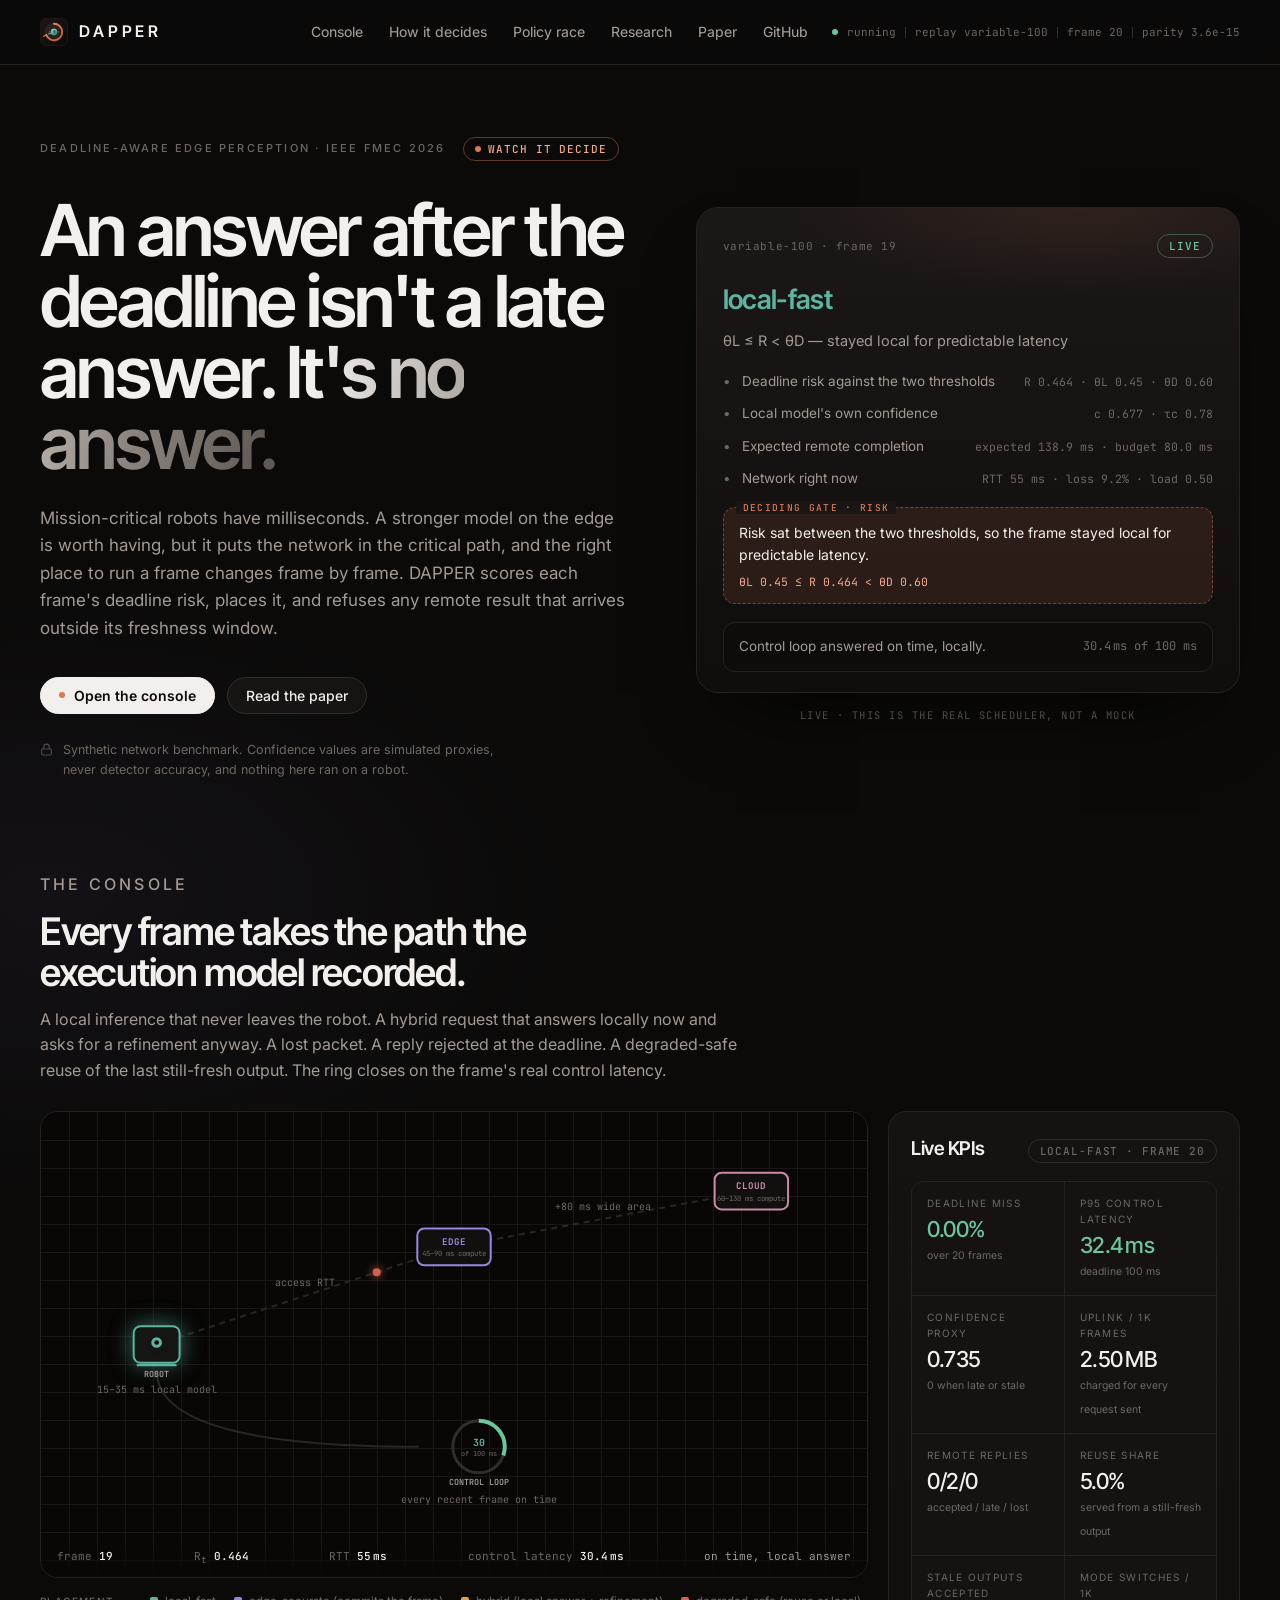
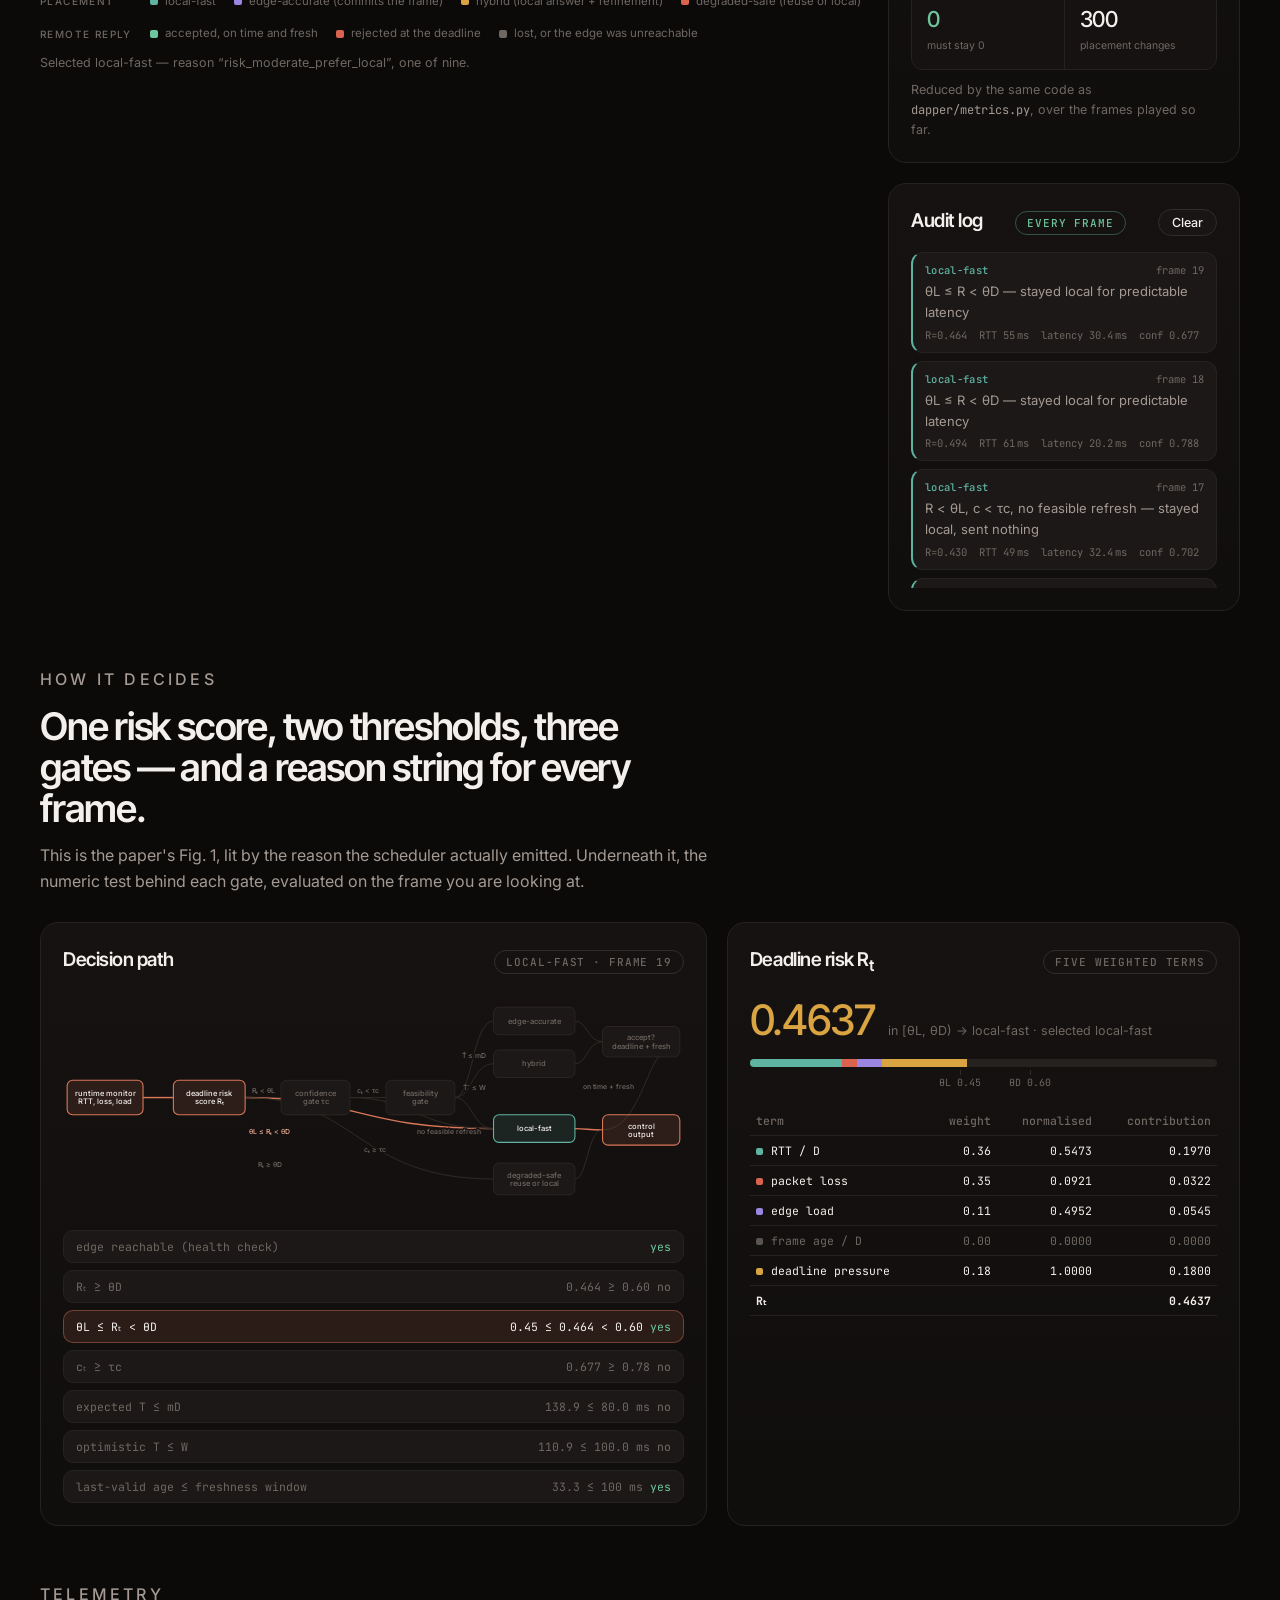
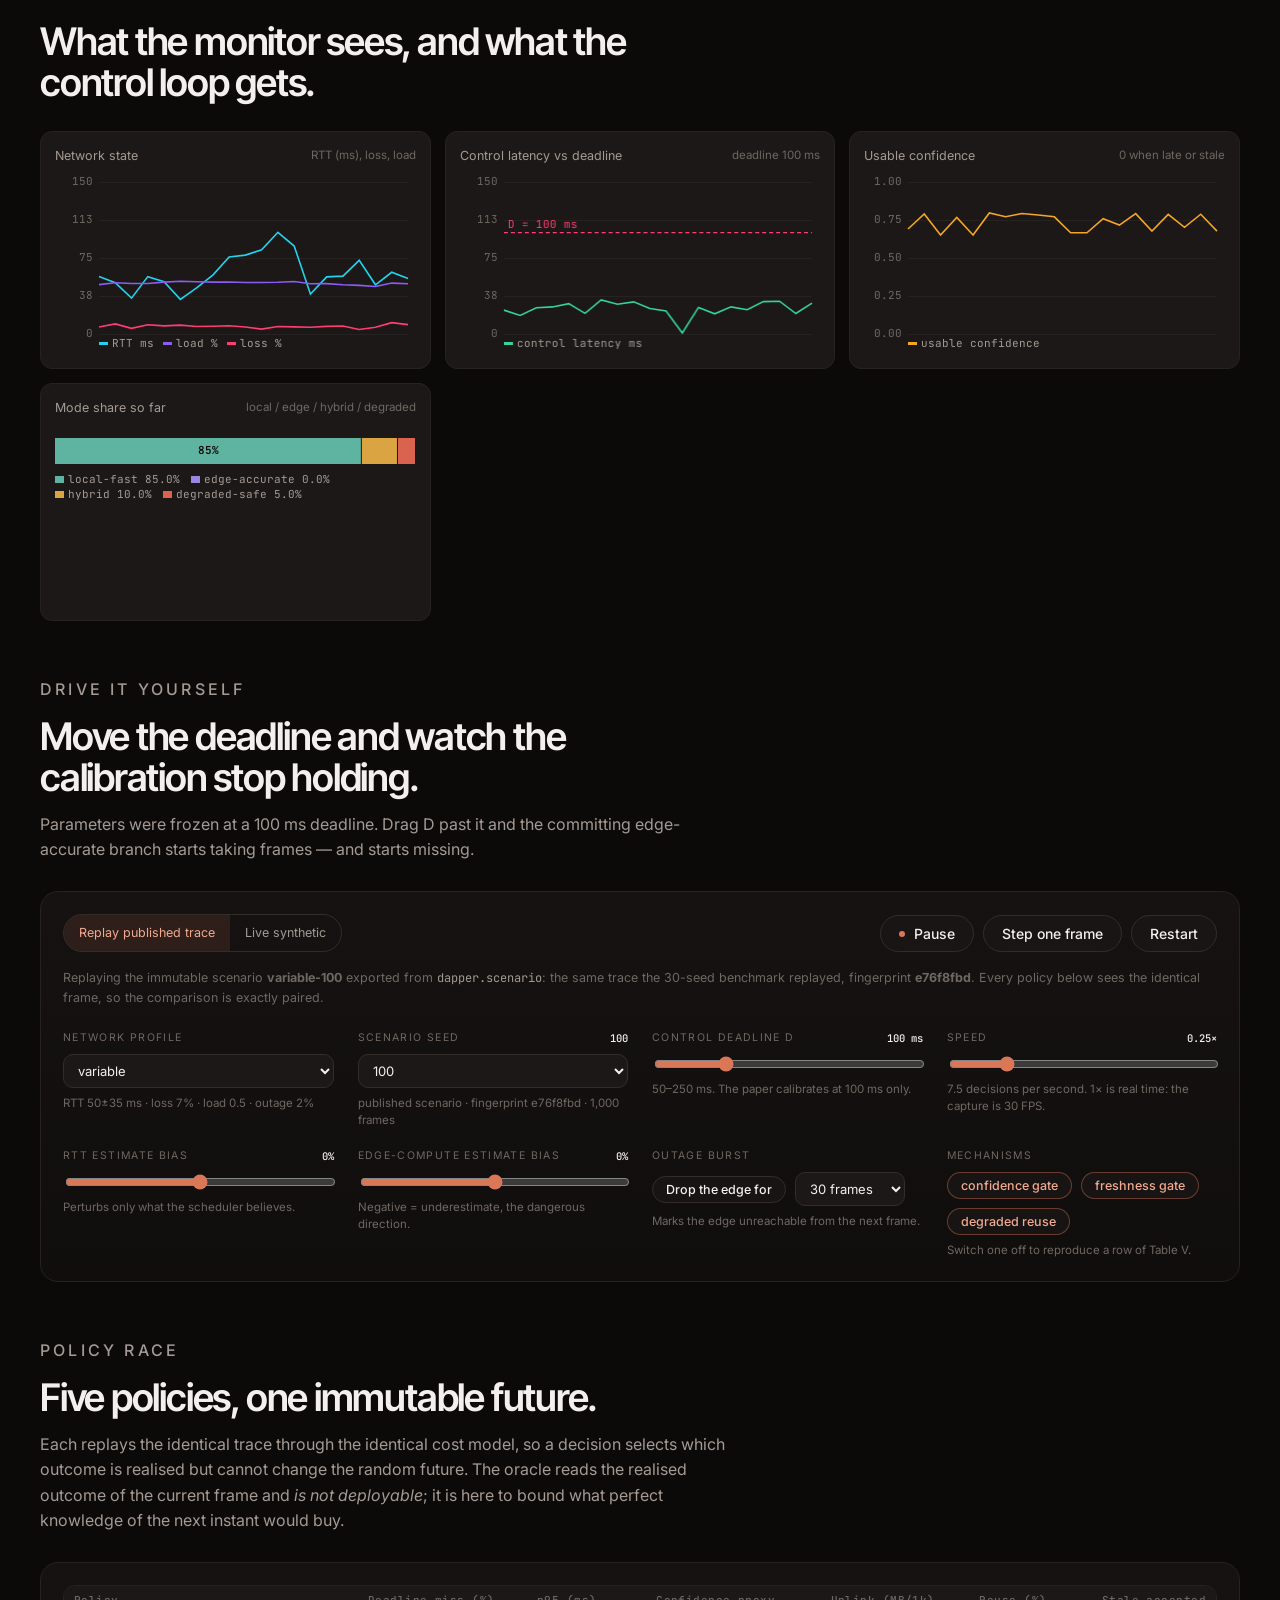
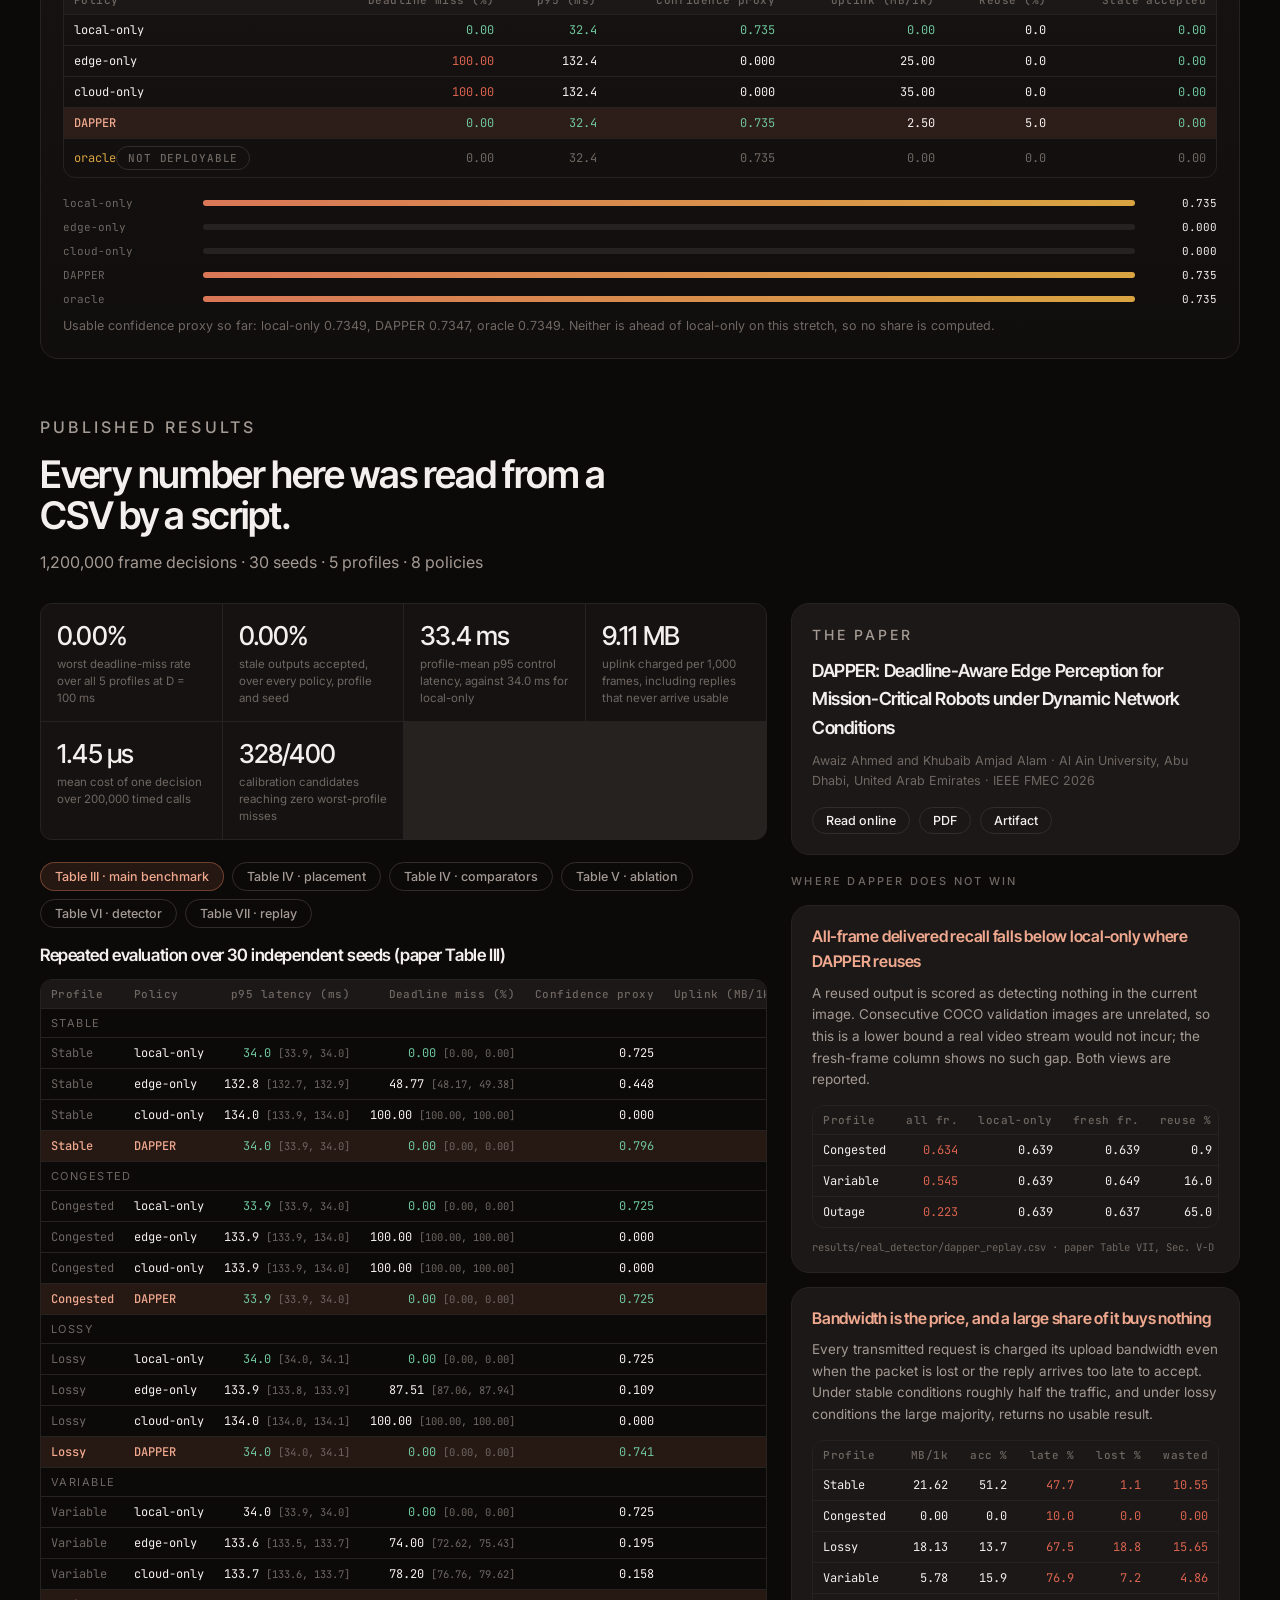
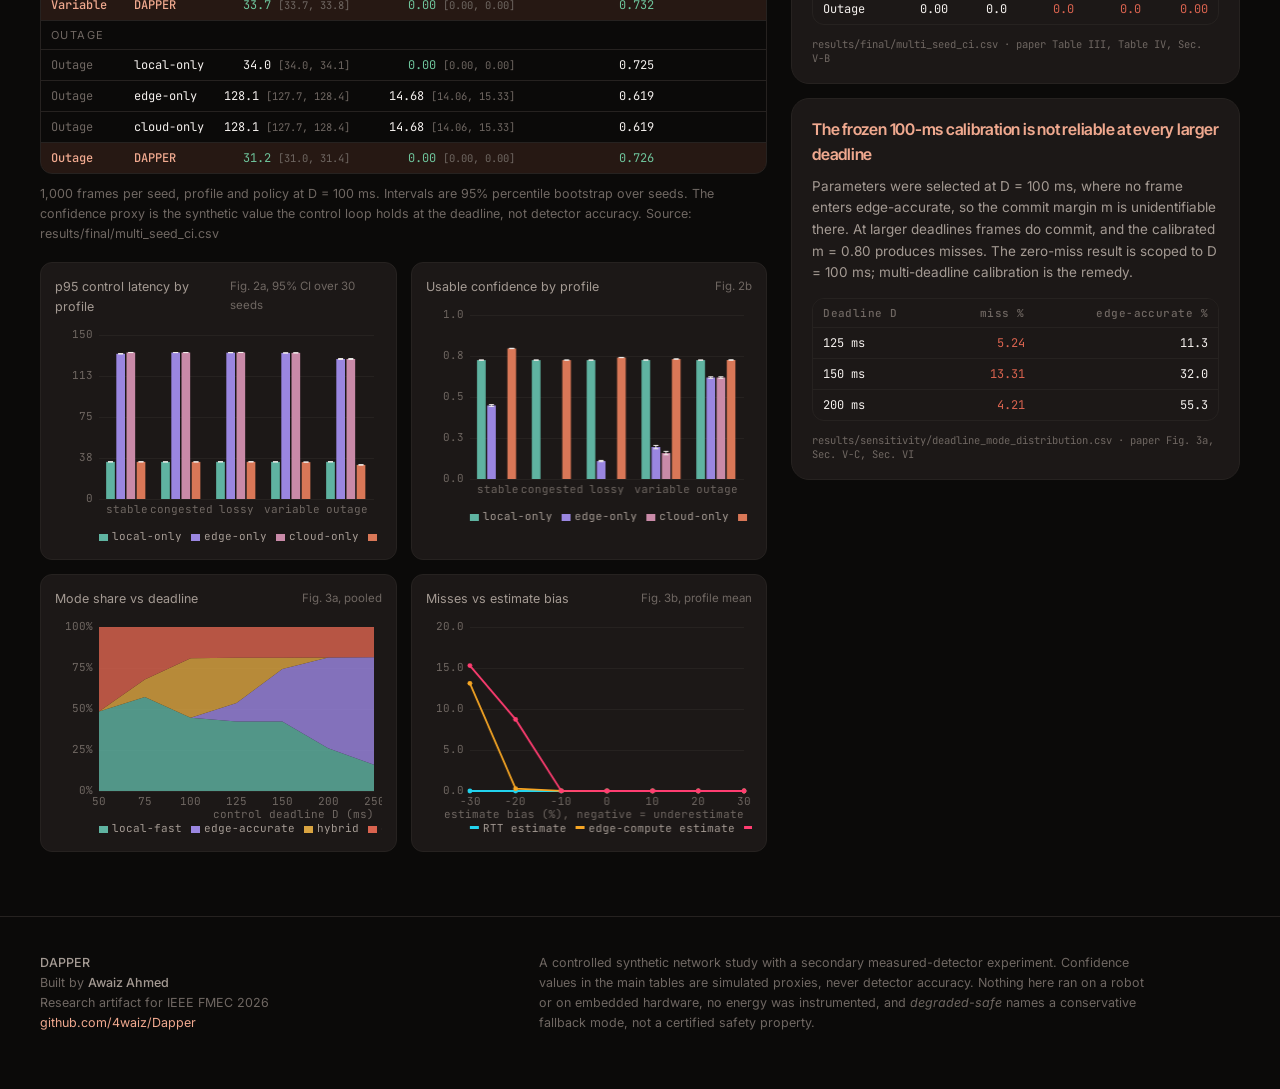
==== commit b1ff5aec: "fix(site): slow the console down and stop the panels thrashing The page ran the engine at 30 decisio" ====
--- a/site/index.html
+++ b/site/index.html
@@ -142,10 +142,11 @@
           <div class="card">
             <div class="card-head">
               <h2>Audit log</h2>
+              <span class="tag ok" id="audit-rate">every frame</span>
               <button id="audit-clear" class="pill small" type="button">Clear</button>
             </div>
             <ol id="audit" class="audit-list" aria-live="polite"></ol>
-            <p id="audit-empty" class="empty">Every frame is logged with the gate that fired and its reason string, drawn from a closed set of nine.</p>
+            <p id="audit-empty" class="empty">The newest decisions, each with the gate that fired and its reason string, drawn from a closed set of nine. Above 1× the engine outruns the page and the log is sampled.</p>
           </div>
         </aside>
       </div>
@@ -229,6 +230,7 @@
           </div>
           <div class="ctl-row">
             <button id="play" class="pill" type="button"><span class="dot"></span> Pause</button>
+            <button id="step" class="pill" type="button">Step one frame</button>
             <button id="reset" class="pill" type="button">Restart</button>
           </div>
         </div>
@@ -252,7 +254,7 @@
           </div>
           <div class="ctl">
             <label for="speed">Speed <b id="speed-val">1×</b></label>
-            <input id="speed" type="range" min="0" max="5" step="1" value="2" />
+            <input id="speed" type="range" min="0" max="5" step="1" value="1" />
             <span class="sub" id="speed-sub">—</span>
           </div>
           <div class="ctl">
